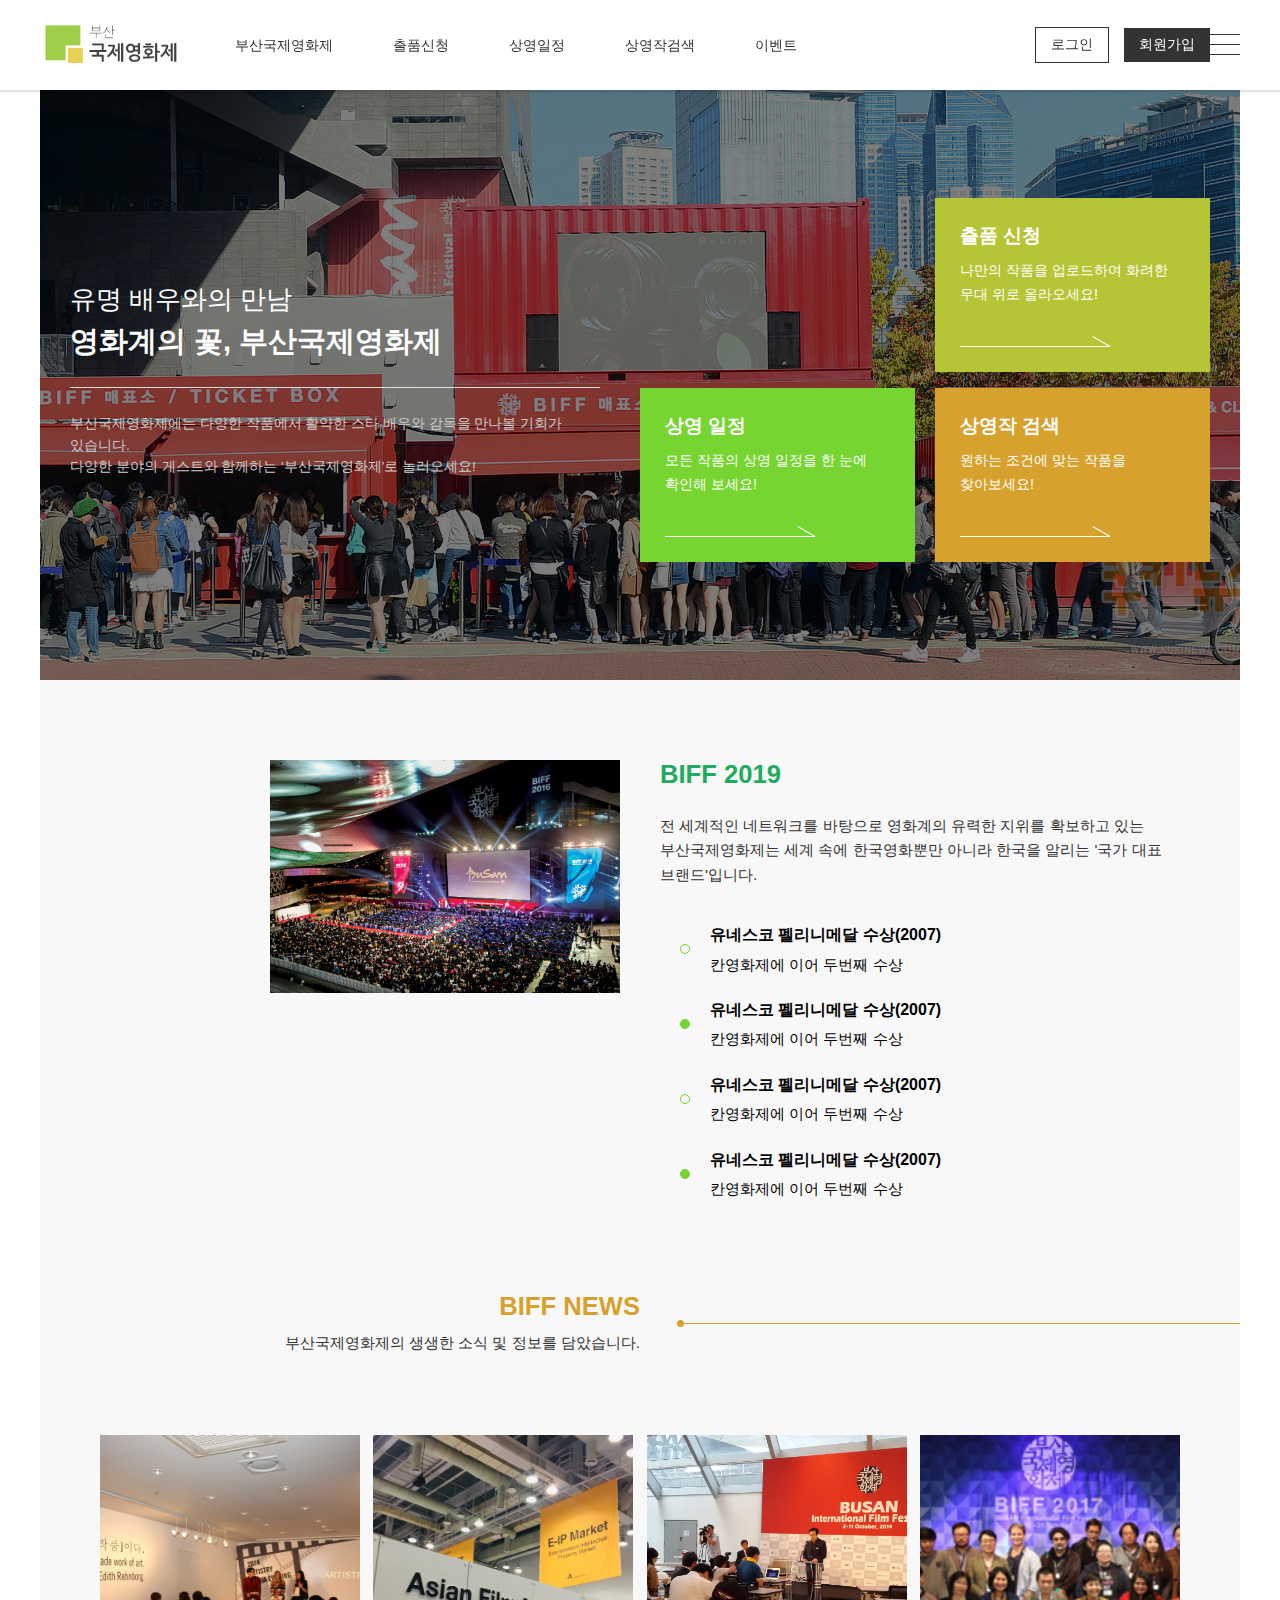
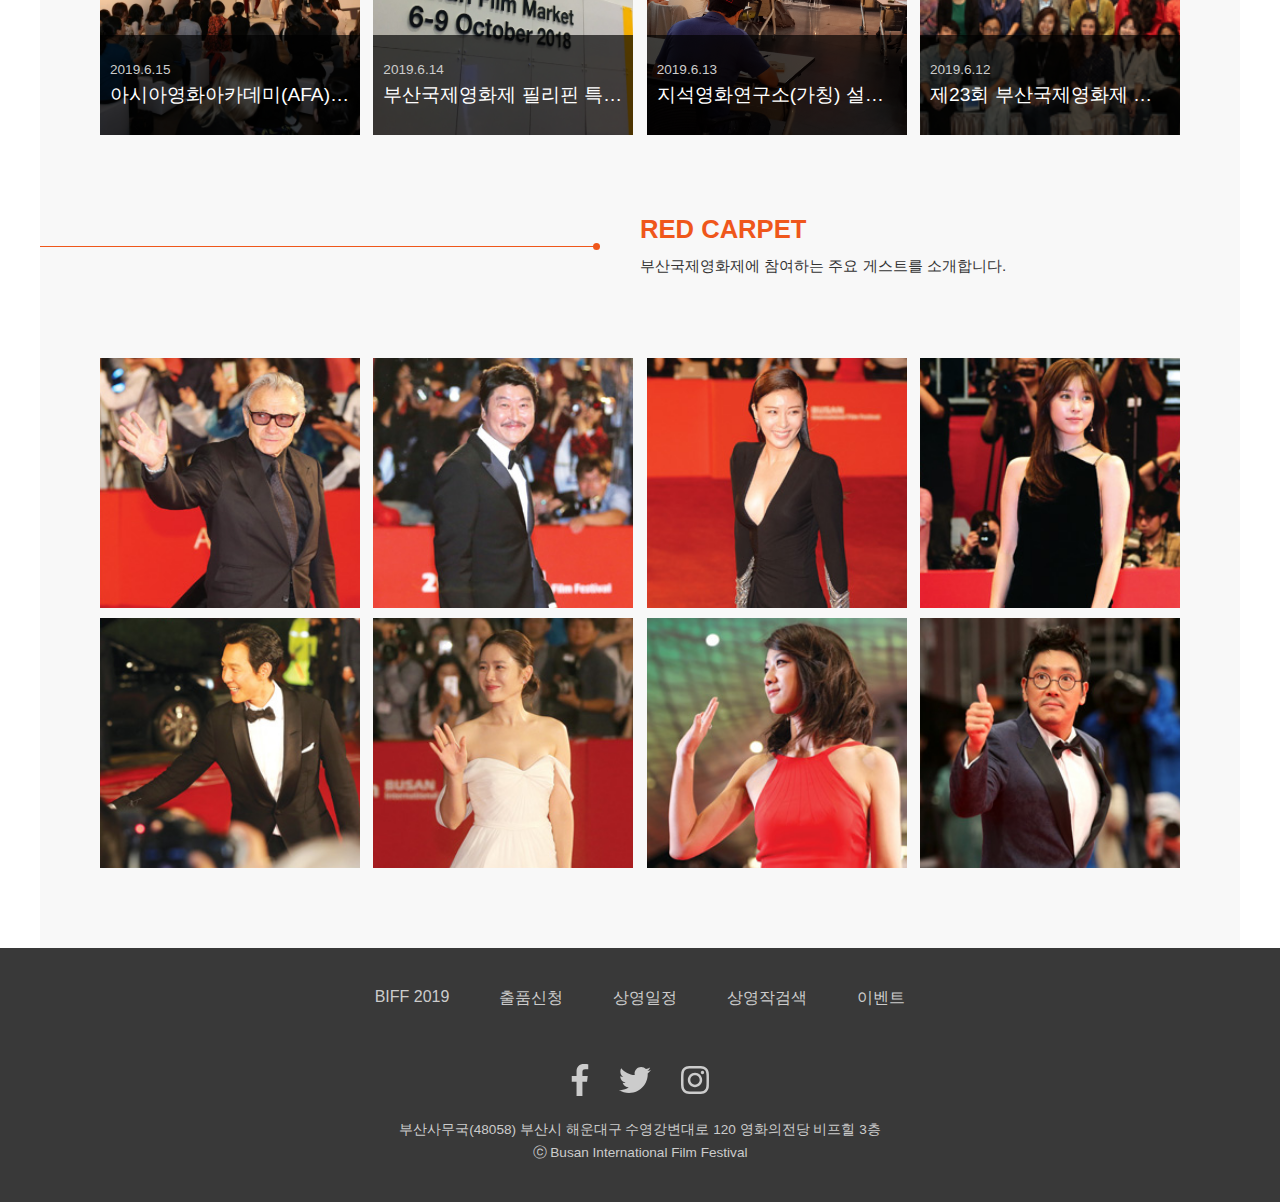
==== index.html @ b995eba8 "Complete the main page of desktop version" ====
<!DOCTYPE html>
<html lang="en">
<head>
    <meta charset="UTF-8">
    <meta name="viewport" content="width=device-width, initial-scale=1.0">
    <title>부산국제영화제</title>
    <link rel="stylesheet" href="./css/style.css">
    <link rel="stylesheet" href="./fontawesome-free-5.1.0-web/css/all.css">
    <script src="./fontawesome-free-5.1.0-web/js/all.js"></script>
</head>
<body>
    <!-- HEADER -->
    <input type="checkbox" id="menu-open" hidden>
    <header>
        <div class="wrap bg-none d-flex justify-content-between h-100">
            <div class="left d-flex align-items-center h-100">
                <a href="index.html" class="mr-5">
                    <img src="./images/logo.png" alt="부산국제영화제" height="45">
                </a>
                <nav class="desktop h-100 d-flex d-sm-none">
                    <div class="nav-item">
                        <a href="#">
                            <span>부산국제영화제</span>
                        </a>
                        <div class="sub-list"><a href="#">개최개요</a><a href="#">행사안내</a></div>
                    </div>
                    <div class="nav-item">
                        <a href="#">
                            <span>출품신청</span>
                        </a>
                    </div>
                    <div class="nav-item">
                        <a href="#">
                            <span>상영일정</span>
                        </a>
                    </div>
                    <div class="nav-item">
                        <a href="#">
                            <span>상영작검색</span>
                        </a>
                    </div>
                    <div class="nav-item">
                        <a href="#">
                            <span>이벤트</span>
                        </a>
                        <div class="sub-list"><a href="#">영화티저 콘테스트</a><a href="#">콘테스트 참여하기</a></div>
                    </div>
                </nav>
            </div>
            <div class="right d-flex align-items-center h-100">
                <a href="#" class="btn d-sm-none btn-border mr-3 fx-n3">로그인</a>
                <a href="#" class="btn d-sm-none btn-black fx-n3">회원가입</a>
                <label for="menu-open" class="menu-icon d-none d-sm-inline-block">
                    <div></div>
                    <div></div>
                    <div></div>
                </label>
            </div>
            <nav class="mobile position-absolute">

            </nav>
        </div>
    </header>
    <!-- /HEADER -->
    <div class="wrap">
        <!-- VISUAL -->
        <div class="main-visual">
            <div class="image">
                <img src="./images/slide_1.jpg" alt="슬라이드 이미지 1">
                <div class="container position-relative h-100">
                    <div class="box box-left d-flex flex-column justify-content-center pr-5">
                        <div class="fx-4 font-weight-lighter text-white">부산국제영화제</div>
                        <div class="fx-5 font-weight-bold text-white mt-1">화려한 무대의 개막!</div>
                        <hr class="my-4 bg-palewhite">
                        <p class="fx-n3 text-palewhite">부산에서 23번째 불꽃이 하늘로 날아오릅니다. <br />
                            2019년 10월, 부산국제영화제의 화려한 무대를 놓치지 마세요!</p>
                    </div>
                </div>
            </div>
            <div class="image">
                <img src="./images/slide_2.jpg" alt="슬라이드 이미지 2">
                <div class="container position-relative h-100">
                    <div class="box box-left d-flex flex-column justify-content-center pr-5">
                        <div class="fx-4 font-weight-lighter text-white">아시아 최대 영화제</div>
                        <div class="fx-5 font-weight-bold text-white mt-1">부산국제영화제의 서막!</div>
                        <hr class="my-4 bg-palewhite">
                        <p class="fx-n3 text-palewhite">부산국제영화제는 도쿄, 홍콩 국제영화제와 더불어 아시아 최대 규모의 영화제 입니다. <br />
                            올 가을, 부산에서 열리는 부산국제영화제에 참여해 보세요!</p>
                    </div>
                </div>
            </div>
            <div class="image">
                <img src="./images/slide_3.jpg" alt="슬라이드 이미지 3">
                <div class="container position-relative h-100">
                    <div class="box box-left d-flex flex-column justify-content-center pr-5">
                        <div class="fx-4 font-weight-lighter text-white">유명 배우와의 만남</div>
                        <div class="fx-5 font-weight-bold text-white mt-1">영화계의 꽃, 부산국제영화제</div>
                        <hr class="my-4 bg-palewhite">
                        <p class="fx-n3 text-palewhite">부산국제영화제에는 다양한 작품에서 활약한 스타 배우와 감독을 만나볼 기회가 있습니다.<br />
                            다양한 분야의 게스트와 함께하는 '부산국제영화제'로 놀러오세요!</p>
                    </div>
                </div>
            </div>
            <div class="container h-100 position-relative">
                <div class="box box-right d-flex justify-content-between align-items-center flex-wrap">
                    <div class="split-2 blank"></div>
                    <div class="split-2 cursor-pointer text-white bg-yellowgreen p-4">
                        <div class="fx-2 font-weight-bold">출품 신청</div>
                        <div class="mt-2 fx-n2">
                            <p>나만의 작품을 업로드하여 화려한 무대 위로 올라오세요!</p>
                        </div>
                        <div class="custom-arrow mt-5"></div>
                    </div>
                    <div class="split-2 cursor-pointer text-white bg-green p-4">
                        <div class="fx-2 font-weight-bold">상영 일정</div>
                        <div class="mt-2 fx-n2">
                            <p>모든 작품의 상영 일정을 한 눈에 확인해 보세요!</p>
                        </div>
                        <div class="custom-arrow mt-5"></div>
                    </div>
                    <div class="split-2 cursor-pointer text-white bg-yellow p-4">
                        <div class="fx-2 font-weight-bold">상영작 검색</div>
                        <div class="mt-2 fx-n2">
                            <p>원하는 조건에 맞는 작품을 찾아보세요!</p>
                        </div>
                        <div class="custom-arrow mt-5"></div>
                    </div>
                </div>
            </div>
        </div>
        <!-- /VISUAL -->
        <!-- BIFF 2019 -->
        <div class="biff-2019">
            <div class="container padding">
                <div class="d-flex justify-content-center">
                    <div class="split-2 mr-5">
                        <img class="float-right" src="./images/biff2019/img_1.jpg" alt="BIFF 2019" width="350">
                    </div>
                    <div class="split-2">
                        <div class="float-left">
                            <div class="fx-4 text-bluegreen font-weight-bold">BIFF 2019</div>
                            <p class="mt-4 text-black fx-n1">전 세계적인 네트워크를 바탕으로 영화계의 유력한 지위를 확보하고 있는 부산국제영화제는 세계 속에 한국영화뿐만 아니라 한국을 알리는 '국가 대표 브랜드'입니다.</p>
                            <div class="mt-4 d-flex flex-column">
                                <div class="d-flex align-items-center my-2">
                                    <div class="list-circle"></div>
                                    <div>
                                        <p class="font-weight-bold">유네스코 펠리니메달 수상(2007)</p>
                                        <p class="fx-n1 mt-1">칸영화제에 이어 두번째 수상</p>
                                    </div>
                                </div>
                                <div class="d-flex align-items-center my-2">
                                    <div class="list-circle fill"></div>
                                    <div>
                                        <p class="font-weight-bold">유네스코 펠리니메달 수상(2007)</p>
                                        <p class="fx-n1 mt-1">칸영화제에 이어 두번째 수상</p>
                                    </div>
                                </div>
                                <div class="d-flex align-items-center my-2">
                                    <div class="list-circle"></div>
                                    <div>
                                        <p class="font-weight-bold">유네스코 펠리니메달 수상(2007)</p>
                                        <p class="fx-n1 mt-1">칸영화제에 이어 두번째 수상</p>
                                    </div>
                                </div>
                                <div class="d-flex align-items-center my-2">
                                    <div class="list-circle fill"></div>
                                    <div>
                                        <p class="font-weight-bold">유네스코 펠리니메달 수상(2007)</p>
                                        <p class="fx-n1 mt-1">칸영화제에 이어 두번째 수상</p>
                                    </div>
                                </div>
                            </div>
                        </div>
                    </div>
                </div>
            </div>
        </div>
        <!-- /BIFF 2019 -->
        <!-- BIFF NEWS -->
        <div class="biff-news">
            <div class="d-flex align-items-center">
                <div class="w-50">
                    <div class="float-right text-right">
                        <div class="fx-4 text-yellow font-weight-bold">BIFF NEWS</div>
                        <p class="mt-2 text-black fx-n1">부산국제영화제의 생생한 소식 및 정보를 담았습니다.</p>
                    </div>
                </div>
                <div class="w-50 pl-5">
                    <div class="line bg-yellow">
                        <div class="line-circle left bg-yellow"></div>
                    </div>
                </div>
            </div>
            <div class="container padding">
                <div class="d-flex justify-content-between">
                    <div class="item-wrap split-4">
                        <img src="./images/news/image_1.jpg" alt="news-image" class="cover-image">
                        <div class="item d-flex justify-content-center align-items-center">
                            <div class="w-100 px-2">
                                <div class="text-palewhite fx-n3">2019.6.15</div>
                                <div class="text-white title fx-2 mt-1">아시아영화아카데미(AFA) 본격적인 시작!</div>
                                <button class="btn btn-white mt-3">바로가기 +</button>
                            </div>
                        </div>
                    </div>
                    <div class="item-wrap split-4">
                        <img src="./images/news/image_2.jpg" alt="news-image" class="cover-image">
                        <div class="item d-flex justify-content-center align-items-center">
                            <div class="w-100 px-2">
                                <div class="text-palewhite fx-n3">2019.6.14</div>
                                <div class="text-white title fx-2 mt-1">부산국제영화제 필리핀 특별전 전시회 개최 및 주요 게스트 발표</div>
                                <button class="btn btn-white mt-3">바로가기 +</button>
                            </div>
                        </div>
                    </div>
                    <div class="item-wrap split-4">
                        <img src="./images/news/image_3.jpg" alt="news-image" class="cover-image">
                        <div class="item d-flex justify-content-center align-items-center">
                            <div class="w-100 px-2">
                                <div class="text-palewhite fx-n3">2019.6.13</div>
                                <div class="text-white title fx-2 mt-1">지석영화연구소(가칭) 설립과 다큐멘터리 ‘지석’ 제작발표회 개최</div>
                                <button class="btn btn-white mt-3">바로가기 +</button>
                            </div>
                        </div>
                    </div>
                    <div class="item-wrap split-4">
                        <img src="./images/news/image_4.jpg" alt="news-image" class="cover-image">
                        <div class="item d-flex justify-content-center align-items-center">
                            <div class="w-100 px-2">
                                <div class="text-palewhite fx-n3">2019.6.12</div>
                                <div class="text-white title fx-2 mt-1">제23회 부산국제영화제 비전의 밤 시상 작품 발표</div>
                                <button class="btn btn-white mt-3">바로가기 +</button>
                            </div>
                        </div>
                    </div>
                </div>
            </div>
        </div>
        <!-- /BIFF NEWS -->
        <!-- RED CARPET -->
        <div class="red-carpet">
            <div class="d-flex align-items-center">
                <div class="w-50 pr-5">
                    <div class="line bg-orange">
                        <div class="line-circle right bg-orange"></div>
                    </div>
                </div>
                <div class="w-50">
                    <div class="float-left text-left">
                        <div class="fx-4 text-orange font-weight-bold">RED CARPET</div>
                        <p class="mt-2 text-black fx-n1">부산국제영화제에 참여하는 주요 게스트를 소개합니다.</p>
                    </div>
                </div>
            </div>
            <div class="container padding">
                <div class="d-flex flex-wrap justify-content-between">
                    <div class="overflow-hidden split-4 hx-250"><img src="./images/redcarpet/1.png" alt="red-carpet" class="cover-image hover-zoom"></div>
                    <div class="overflow-hidden split-4 hx-250"><img src="./images/redcarpet/2.png" alt="red-carpet" class="cover-image hover-zoom"></div>
                    <div class="overflow-hidden split-4 hx-250"><img src="./images/redcarpet/3.png" alt="red-carpet" class="cover-image hover-zoom"></div>
                    <div class="overflow-hidden split-4 hx-250"><img src="./images/redcarpet/4.png" alt="red-carpet" class="cover-image hover-zoom"></div>
                    <div class="overflow-hidden split-4 mt-2 hx-250"><img src="./images/redcarpet/5.png" alt="red-carpet" class="cover-image hover-zoom"></div>
                    <div class="overflow-hidden split-4 mt-2 hx-250"><img src="./images/redcarpet/6.png" alt="red-carpet" class="cover-image hover-zoom"></div>
                    <div class="overflow-hidden split-4 mt-2 hx-250"><img src="./images/redcarpet/7.png" alt="red-carpet" class="cover-image hover-zoom"></div>
                    <div class="overflow-hidden split-4 mt-2 hx-250"><img src="./images/redcarpet/8.png" alt="red-carpet" class="cover-image hover-zoom"></div>
                </div>
            </div>
        </div>
        <!-- /RED CARPET -->
    </div>
    <!-- FOOTER -->
    <footer>
        <div class="container py-5">
            <div class="d-flex justify-content-center pb-3">
                <a href="#" class="mx-4 text-palewhite hover-opacity">BIFF 2019</a>
                <a href="#" class="mx-4 text-palewhite hover-opacity">출품신청</a>
                <a href="#" class="mx-4 text-palewhite hover-opacity">상영일정</a>
                <a href="#" class="mx-4 text-palewhite hover-opacity">상영작검색</a>
                <a href="#" class="mx-4 text-palewhite hover-opacity">이벤트</a>
            </div>
            <div class="d-flex justify-content-center text-palewhite mt-5">
                <i class="fab mx-3 fa-2x fa-facebook-f"></i>
                <i class="fab mx-3 fa-2x fa-twitter"></i>
                <i class="fab mx-3 fa-2x fa-instagram"></i>
            </div>
            <div class="text-center text-palewhite fx-n3 mt-4">부산사무국(48058) 부산시 해운대구 수영강변대로 120 영화의전당 비프힐 3층</div>
            <div class="text-center text-palewhite fx-n3 mt-1">ⓒ Busan International Film Festival</div>
        </div>
    </footer>
    <!-- /FOOTER -->
</body>
</html>
---- css/style.css ----
@charset "utf-8";

*, ::before, ::after {
    margin: 0;
    padding: 0;
    box-sizing: border-box;
    font-family: "Segoe UI", "나눔 고딕", sans-serif;
}
a, button, label { cursor: pointer; }
p { word-break: keep-all; line-height: 1.6em; }
ol, ul { list-style: none; }
a, a:hover { text-decoration: none; }
hr { border: 0; height: 1px; }


.wrap {
    max-width: calc(100% - 80px);
    margin-left: auto;
    margin-right: auto;
    background-color: #f8f8f8;
}

.container {
    max-width: 1140px;
    margin-left: auto;
    margin-right: auto;
    padding-left: 30px;
    padding-right: 30px;
}

.padding { padding-top: 80px; padding-bottom: 80px; }
.cursor-pointer { cursor: pointer; }
.cover-image { width: 100%; height: 100%; object-fit: cover; }
.overflow-hidden { overflow: hidden; }

/* hover-action */
.hover-zoom:hover { transform: scale(1.1); transition: 0.5s; }
.hover-opacity:hover { opacity: 0.7; transition: 0.3s; }

/* text */
.text-palewhite { color: #ccc; }
.text-white { color: #fff; }
.text-black { color: #333; }
.text-yellowgreen { color: #b6c536; }
.text-bluegreen { color: #20ab5e; }
.text-green { color: #77d532; }
.text-yellow { color: #d7a12d; }
.text-orange { color: #ef571b; }

.text-left { text-align: left; }
.text-center { text-align: center; }
.text-right { text-align: right; }

.font-weight-lighter { font-weight: lighter; }
.font-weight-normal { font-weight: normal; }
.font-weight-bold { font-weight: bold; }
.font-weight-bolder { font-weight: bolder; }

/* background */
.bg-none { background-color: transparent; background: none; }
.bg-white { background-color: #fff; }
.bg-palewhite { background-color: #ddd; }
.bg-yellowgreen { background-color: #b6c536; }
.bg-bluegreen { background-color: #20ab5e; }
.bg-green { background-color: #77d532; }
.bg-yellow { background-color: #d7a12d; }
.bg-orange { background-color: #ef571b; }

/* circles */
.list-circle { margin: 0 20px; display: inline-block; }
.list-circle::before {
    content: '';
    display: inline-block;
    width: 10px;
    height: 10px;
    border-radius: 50%;
    border: 1px solid #77d532;
}

.list-circle.fill::before { background-color: #77d532; }


.line {
    position: relative;
    width: 100%;
    height: 1px;
}
.line-circle {
    position: absolute;
    top: 0.5px;
    margin-top: -3.5px;
    margin-left: -3.5px;
    width: 7px;
    height: 7px;
    border-radius: 50%;
}
.line-circle.left { left: 0; }
.line-circle.right { right: 0; }

/* button */
.btn {
    display: inline-block;
    cursor: pointer;
    padding: 8px 15px;
    min-width: 50px;
    background-color: #f8f8f8;
    border: none;
    color: #333;
}
.btn:hover { opacity: 0.8; }

.btn-border {
    border: 1px solid #333;
    background-color: transparent;
    color: #333;
}

.btn-black {
    background-color: #333;
    color: #fff;
}

.btn-white {
    background-color: #fff;
    color: #333;
}


/* shadow */
.box-shadow { box-shadow: 0 1px 3px 1px #0002; }
.text-shadow { text-shadow: 0 1px 3px #0005; }

/* display */
.d-block { display: block; }
.d-inline { display: inline; }
.d-inline-block { display: inline-block }

/* postion */
.position-relative { position: relative; }
.position-absolute { position: absolute; }

/* flex */
.d-flex { display: flex; }
.flex-wrap { flex-wrap: wrap; }
.flex-column { flex-direction: column; }

.justify-content-between { justify-content: space-between; }
.justify-content-around { justify-content: space-around; }
.justify-content-center { justify-content: center; }

.align-items-start { align-items: flex-start; }
.align-items-center { align-items: center; }
.align-items-end { align-items: flex-end; }

.split-1 { flex: 0 0 100%; max-width: 100%; }
.split-2 { flex: 0 0 calc(50% - 10px); max-width: calc(50% - 10px); }
.split-4 { flex: 0 0 calc(25% - 10px); max-width: calc(25% - 10px); }

/* float */
.float-left { float: left; }
.float-right { float: right; }
.clear-both { clear: both; }


/* fontsize */

.fx-n4 { font-size: 0.8rem; }
.fx-n3 { font-size: 0.85rem; }
.fx-n2 { font-size: 0.9rem; }
.fx-n1 { font-size: 0.95rem; }

.fx-1 { font-size: 1rem; }
.fx-2 { font-size: 1.2rem; }
.fx-3 { font-size: 1.4rem; }
.fx-4 { font-size: 1.6rem; }
.fx-5 { font-size: 1.8rem; }
.fx-6 { font-size: 2rem; }
.fx-7 { font-size: 2.2rem; }

/* margin */

.m-1 { margin: 5px; }
.m-2 { margin: 10px; }
.m-3 { margin: 15px; }
.m-4 { margin: 25px; }
.m-5 { margin: 40px; }

.mx-auto { margin-left: auto; margin-right: auto; }
.mx-1 { margin-left: 5px; margin-right: 5px; }
.mx-2 { margin-left: 10px; margin-right: 10px; }
.mx-3 { margin-left: 15px; margin-right: 15px; }
.mx-4 { margin-left: 25px; margin-right: 25px; }
.mx-5 { margin-left: 40px; margin-right: 40px; }

.my-1 { margin-top: 5px; margin-bottom: 5px; }
.my-2 { margin-top: 10px; margin-bottom: 10px; }
.my-3 { margin-top: 15px; margin-bottom: 15px; }
.my-4 { margin-top: 25px; margin-bottom: 25px; }
.my-5 { margin-top: 40px; margin-bottom: 40px; }

.mt-1 { margin-top: 5px; }
.mt-2 { margin-top: 10px; }
.mt-3 { margin-top: 15px; }
.mt-4 { margin-top: 25px; }
.mt-5 { margin-top: 40px; }

.ml-1 { margin-left: 5px; }
.ml-2 { margin-left: 10px; }
.ml-3 { margin-left: 15px; }
.ml-4 { margin-left: 25px; }
.ml-5 { margin-left: 40px; }

.mb-1 { margin-bottom: 5px; }
.mb-2 { margin-bottom: 10px; }
.mb-3 { margin-bottom: 15px; }
.mb-4 { margin-bottom: 25px; }
.mb-5 { margin-bottom: 40px; }

.mr-1 { margin-right: 5px; }
.mr-2 { margin-right: 10px; }
.mr-3 { margin-right: 15px; }
.mr-4 { margin-right: 25px; }
.mr-5 { margin-right: 40px; }

/* padding */

.p-1 { padding: 5px; }
.p-2 { padding: 10px; }
.p-3 { padding: 15px; }
.p-4 { padding: 25px; }
.p-5 { padding: 40px; }

.px-auto { padding-left: auto; padding-right: auto; }
.px-1 { padding-left: 5px; padding-right: 5px; }
.px-2 { padding-left: 10px; padding-right: 10px; }
.px-3 { padding-left: 15px; padding-right: 15px; }
.px-4 { padding-left: 25px; padding-right: 25px; }
.px-5 { padding-left: 40px; padding-right: 40px; }

.py-1 { padding-top: 5px; padding-bottom: 5px; }
.py-2 { padding-top: 10px; padding-bottom: 10px; }
.py-3 { padding-top: 15px; padding-bottom: 15px; }
.py-4 { padding-top: 25px; padding-bottom: 25px; }
.py-5 { padding-top: 40px; padding-bottom: 40px; }

.pt-1 { padding-top: 5px; }
.pt-2 { padding-top: 10px; }
.pt-3 { padding-top: 15px; }
.pt-4 { padding-top: 25px; }
.pt-5 { padding-top: 40px; }

.pl-1 { padding-left: 5px; }
.pl-2 { padding-left: 10px; }
.pl-3 { padding-left: 15px; }
.pl-4 { padding-left: 25px; }
.pl-5 { padding-left: 40px; }

.pb-1 { padding-bottom: 5px; }
.pb-2 { padding-bottom: 10px; }
.pb-3 { padding-bottom: 15px; }
.pb-4 { padding-bottom: 25px; }
.pb-5 { padding-bottom: 40px; }

.pr-1 { padding-right: 5px; }
.pr-2 { padding-right: 10px; }
.pr-3 { padding-right: 15px; }
.pr-4 { padding-right: 25px; }
.pr-5 { padding-right: 40px; }

/* size */

.w-100 { width: 100%; }
.w-80  { width: 80%;  }
.w-70  { width: 70%;  }
.w-60  { width: 60%;  }
.w-50  { width: 50%;  }
.w-40  { width: 40%;  }
.w-30  { width: 30%;  }
.w-20  { width: 20%;  }

.h-100 { height: 100%; }
.h-50  { height: 50%;  }

.wx-50  { width: 50px; }
.wx-100 { width: 100px; }
.wx-150 { width: 150px; }
.wx-200 { width: 200px; }
.wx-250 { width: 250px; }
.wx-300 { width: 300px; }

.hx-50  { height: 50px; }
.hx-100 { height: 100px; }
.hx-150 { height: 150px; }
.hx-200 { height: 200px; }
.hx-250 { height: 250px; }
.hx-300 { height: 300px; }


/* arrow */

.custom-arrow {
    position: relative;
    height: 1px;
    width: 150px;
    background-color: #fff;
}

.custom-arrow::after {
    content: '';
    position: absolute;
    right: 0;
    top: 0;
    transform: rotate(30deg);
    width: 20px;
    height: 1px;
    background-color: #fff;
    transform-origin: right;
}


/* header */
header + * { padding-top: 80px; }
header {
    position: fixed;
    width: 100%;
    height: 80px;
    box-shadow: 0 1px 3px 1px #0002;
    transition: 0.5s;
    z-index: 100;
    background-color: #fff;
}
header:hover { height: 90px; }

nav.desktop .nav-item {
    position: relative;
    height: 100%;
    display: flex;
    justify-content: center;
    margin-right: 30px;
    align-items: center;
}

nav.desktop .nav-item > a {
    padding: 8px 15px;
    position: relative;
    color: #333;
}

nav.desktop .nav-item span {
    position: relative;
    font-size: 0.9rem;
    transition: color 0.5s;
    z-index: 1;
}

nav.desktop .nav-item > a::before {
    content: '';
    position: absolute;
    left: 50%;
    bottom: 0;
    transform: translateX(-50%);
    width: 100%;
    height: 0;
    transition: 0.5s;
    z-index: 0;
    background-color: #a0ce46;
}

nav.desktop .nav-item:hover span { color: #fff; }
nav.desktop .nav-item:hover > a::before { height: 100%; }

nav.desktop .nav-item .sub-list {
    position: absolute;
    left: 0;
    top: 100%;
    margin-top: -10px;
    display: flex;
    flex-direction: column;
    box-shadow: 0 1px 3px 1px #0002;
    opacity: 0;
    pointer-events: none;
    transform: translateX(20px);
    transition: opacity 0.5s, transform 0.5s;
}

nav.desktop .sub-list a {
    width: 180px;
    height: 45px;
    line-height: 45px;
    background-color: #fff;
    padding-left: 20px;
    color: #333;
    font-size: 0.9rem;
    transition: color 0.3s, background-color 0.3s;
}

nav.desktop .sub-list a:hover { 
    background-color: #f8f8f8;
    color: #a0ce46;
    transition: 0.5s;
}

nav.desktop .nav-item:hover .sub-list {
    opacity: 1;
    pointer-events: all;
    transform: translateX(0);
}


/* visual */

.main-visual {
    position: relative;
    overflow: hidden;
    height: 600px;
}

.main-visual .image,
.main-visual .image img {
    position: absolute;
    width: 100%;
    height: 100%;
    left: 0;
    top: 0;
}
.main-visual .image img { object-fit: cover;  filter: brightness(50%); }

.main-visual .image { animation: slide 15s infinite; }
.main-visual .image:nth-child(1) { animation-delay: -5s; }
.main-visual .image:nth-child(3) { animation-delay: -10s; }

@keyframes slide {
    0%      { opacity: 0; transform: scale(0.7) translateX(-100%); }
    23.333% { opacity: 0; transform: scale(0.7) translateX(-100%); }
    33.333% { opacity: 1; transform: scale(1) translateX(0); }
    56.666% { opacity: 1; transform: scale(1) translateX(0); }
    66.666% { opacity: 0; transform: scale(0.7) translateX(100%); }
    100%    { opacity: 0; transform: scale(0.7) translateX(100%); }
}


.main-visual .box {
    width: 50%;
    height: 380px;
    position: absolute;
    top: 50%;
    transform: translateY(-50%);
}

.main-visual .box-left { left: 0; }
.main-visual .box-right { right: 0; }

/* biff news */
.biff-news .item-wrap {
    position: relative;
    height: 300px;
}

.biff-news .item {
    position: absolute;
    left: 0;
    bottom: 0;
    width: 100%;
    height: 100px;
    background-color: #000a;
    transition: height 0.3s;
}

.biff-news .title {
    white-space: nowrap;
    overflow: hidden;
    text-overflow: ellipsis;
}
.biff-news button { display: none; }
.biff-news .item-wrap:hover .item { height: 100%; }
.biff-news .item-wrap:hover .title { white-space: normal; word-break: keep-all; }
.biff-news .item-wrap:hover button { display: inline-block; }


/* footer */
footer {
    background-color: #393939;
}


/* mobile-nav */
.menu-icon {
    display: inline-block;
    width: 30px;
    height: 30px;
    position: relative;
}

.menu-icon div {
    position: absolute;
    width: 100%;
    height: 1px;
    left: 0;
    top: 50%;
    margin-top: -1px;
    background-color: #333;
    transition: transform 0.4s, opacity 0.4s;
}

.menu-icon div:first-child { transform: translateY(-10px) }
.menu-icon div:last-child { transform: translateY(10px) }

#menu-open:checked ~ header .menu-icon div:nth-child(1) { transform: translateY(0) rotate(45deg); }
#menu-open:checked ~ header .menu-icon div:nth-child(2) { transform: rotate(45deg); opacity: 0; }
#menu-open:checked ~ header .menu-icon div:nth-child(3) { transform: translateY(0) rotate(-45deg); }


@media(max-width: 992px){
    /* display */
    .d-sm-block { display: block; }
    .d-sm-inline { display: inline; }
    .d-sm-inline-block { display: inline-block }   
    .d-sm-none { display: none; }

    /* flex */
    .d-sm-flex { display: flex; }
    .flex-sm-wrap { flex-wrap: wrap; }
    .flex-sm-column { flex-direction: column; }

    .justify-sm-content-between { justify-content: space-between; }
    .justify-sm-content-around { justify-content: space-around; }
    .justify-sm-content-center { justify-content: center; }

    .align-sm-items-start { align-items: flex-start; }
    .align-sm-items-center { align-items: center; }
    .align-sm-items-end { align-items: flex-end; }

    .split-sm-1 { flex: 0 0 100%; max-width: 100%; }
    .split-sm-2 { flex: 0 0 calc(50% - 10px); max-width: calc(50% - 10px); }
    .split-sm-4 { flex: 0 0 calc(25% - 10px); max-width: calc(25% - 10px); }

    /* float */
    .float-sm-left { float: left; }
    .float-sm-right { float: right; }
    .clear-sm-both { clear: both; }


    /* fontsize */

    .fx-sm-n4 { font-size: 0.8rem; }
    .fx-sm-n3 { font-size: 0.85rem; }
    .fx-sm-n2 { font-size: 0.9rem; }
    .fx-sm-n1 { font-size: 0.95rem; }

    .fx-sm-1 { font-size: 1rem; }
    .fx-sm-2 { font-size: 1.2rem; }
    .fx-sm-3 { font-size: 1.4rem; }
    .fx-sm-4 { font-size: 1.6rem; }
    .fx-sm-5 { font-size: 1.8rem; }
    .fx-sm-6 { font-size: 2rem; }
    .fx-sm-7 { font-size: 2.2rem; }

    /* margin */

    .m-sm-1 { margin: 5px; }
    .m-sm-2 { margin: 10px; }
    .m-sm-3 { margin: 15px; }
    .m-sm-4 { margin: 25px; }
    .m-sm-5 { margin: 40px; }

    .mx-sm-auto { margin-left: auto; margin-right: auto; }
    .mx-sm-1 { margin-left: 5px; margin-right: 5px; }
    .mx-sm-2 { margin-left: 10px; margin-right: 10px; }
    .mx-sm-3 { margin-left: 15px; margin-right: 15px; }
    .mx-sm-4 { margin-left: 25px; margin-right: 25px; }
    .mx-sm-5 { margin-left: 40px; margin-right: 40px; }

    .my-sm-1 { margin-top: 5px; margin-bottom: 5px; }
    .my-sm-2 { margin-top: 10px; margin-bottom: 10px; }
    .my-sm-3 { margin-top: 15px; margin-bottom: 15px; }
    .my-sm-4 { margin-top: 25px; margin-bottom: 25px; }
    .my-sm-5 { margin-top: 40px; margin-bottom: 40px; }

    .mt-sm-1 { margin-top: 5px; }
    .mt-sm-2 { margin-top: 10px; }
    .mt-sm-3 { margin-top: 15px; }
    .mt-sm-4 { margin-top: 25px; }
    .mt-sm-5 { margin-top: 40px; }

    .ml-sm-1 { margin-left: 5px; }
    .ml-sm-2 { margin-left: 10px; }
    .ml-sm-3 { margin-left: 15px; }
    .ml-sm-4 { margin-left: 25px; }
    .ml-sm-5 { margin-left: 40px; }

    .mb-sm-1 { margin-bottom: 5px; }
    .mb-sm-2 { margin-bottom: 10px; }
    .mb-sm-3 { margin-bottom: 15px; }
    .mb-sm-4 { margin-bottom: 25px; }
    .mb-sm-5 { margin-bottom: 40px; }

    .mr-sm-1 { margin-right: 5px; }
    .mr-sm-2 { margin-right: 10px; }
    .mr-sm-3 { margin-right: 15px; }
    .mr-sm-4 { margin-right: 25px; }
    .mr-sm-5 { margin-right: 40px; }

    /* padding */

    .p-sm-1 { padding: 5px; }
    .p-sm-2 { padding: 10px; }
    .p-sm-3 { padding: 15px; }
    .p-sm-4 { padding: 25px; }
    .p-sm-5 { padding: 40px; }

    .px-sm-auto { padding-left: auto; padding-right: auto; }
    .px-sm-1 { padding-left: 5px; padding-right: 5px; }
    .px-sm-2 { padding-left: 10px; padding-right: 10px; }
    .px-sm-3 { padding-left: 15px; padding-right: 15px; }
    .px-sm-4 { padding-left: 25px; padding-right: 25px; }
    .px-sm-5 { padding-left: 40px; padding-right: 40px; }

    .py-sm-1 { padding-top: 5px; padding-bottom: 5px; }
    .py-sm-2 { padding-top: 10px; padding-bottom: 10px; }
    .py-sm-3 { padding-top: 15px; padding-bottom: 15px; }
    .py-sm-4 { padding-top: 25px; padding-bottom: 25px; }
    .py-sm-5 { padding-top: 40px; padding-bottom: 40px; }

    .pt-sm-1 { padding-top: 5px; }
    .pt-sm-2 { padding-top: 10px; }
    .pt-sm-3 { padding-top: 15px; }
    .pt-sm-4 { padding-top: 25px; }
    .pt-sm-5 { padding-top: 40px; }

    .pl-sm-1 { padding-left: 5px; }
    .pl-sm-2 { padding-left: 10px; }
    .pl-sm-3 { padding-left: 15px; }
    .pl-sm-4 { padding-left: 25px; }
    .pl-sm-5 { padding-left: 40px; }

    .pb-sm-1 { padding-bottom: 5px; }
    .pb-sm-2 { padding-bottom: 10px; }
    .pb-sm-3 { padding-bottom: 15px; }
    .pb-sm-4 { padding-bottom: 25px; }
    .pb-sm-5 { padding-bottom: 40px; }

    .pr-sm-1 { padding-right: 5px; }
    .pr-sm-2 { padding-right: 10px; }
    .pr-sm-3 { padding-right: 15px; }
    .pr-sm-4 { padding-right: 25px; }
    .pr-sm-5 { padding-right: 40px; }

    /* size */

    .w-sm-100 { width: 100%; }
    .w-sm-80  { width: 80%;  }
    .w-sm-70  { width: 70%;  }
    .w-sm-60  { width: 60%;  }
    .w-sm-50  { width: 50%;  }
    .w-sm-40  { width: 40%;  }
    .w-sm-30  { width: 30%;  }
    .w-sm-20  { width: 20%;  }

    .h-sm-100 { height: 100%; }
    .h-sm-50  { height: 50%;  }

    .wx-sm-50  { width: 50px; }
    .wx-sm-100 { width: 100px; }
    .wx-sm-150 { width: 150px; }
    .wx-sm-200 { width: 200px; }
    .wx-sm-250 { width: 250px; }
    .wx-sm-300 { width: 300px; }

    .hx-sm-50  { height: 50px; }
    .hx-sm-100 { height: 100px; }
    .hx-sm-150 { height: 150px; }
    .hx-sm-200 { height: 200px; }
    .hx-sm-250 { height: 250px; }
    .hx-sm-300 { height: 300px; }
}
---- fontawesome-free-5.1.0-web/css/all.css ----
/*!
 * Font Awesome Free 5.1.0 by @fontawesome - https://fontawesome.com
 * License - https://fontawesome.com/license (Icons: CC BY 4.0, Fonts: SIL OFL 1.1, Code: MIT License)
 */
.fa,.fab,.fal,.far,.fas{-moz-osx-font-smoothing:grayscale;-webkit-font-smoothing:antialiased;display:inline-block;font-style:normal;font-variant:normal;text-rendering:auto;line-height:1}.fa-lg{font-size:1.33333em;line-height:.75em;vertical-align:-.0667em}.fa-xs{font-size:.75em}.fa-sm{font-size:.875em}.fa-1x{font-size:1em}.fa-2x{font-size:2em}.fa-3x{font-size:3em}.fa-4x{font-size:4em}.fa-5x{font-size:5em}.fa-6x{font-size:6em}.fa-7x{font-size:7em}.fa-8x{font-size:8em}.fa-9x{font-size:9em}.fa-10x{font-size:10em}.fa-fw{text-align:center;width:1.25em}.fa-ul{list-style-type:none;margin-left:2.5em;padding-left:0}.fa-ul>li{position:relative}.fa-li{left:-2em;position:absolute;text-align:center;width:2em;line-height:inherit}.fa-border{border:.08em solid #eee;border-radius:.1em;padding:.2em .25em .15em}.fa-pull-left{float:left}.fa-pull-right{float:right}.fa.fa-pull-left,.fab.fa-pull-left,.fal.fa-pull-left,.far.fa-pull-left,.fas.fa-pull-left{margin-right:.3em}.fa.fa-pull-right,.fab.fa-pull-right,.fal.fa-pull-right,.far.fa-pull-right,.fas.fa-pull-right{margin-left:.3em}.fa-spin{animation:a 2s infinite linear}.fa-pulse{animation:a 1s infinite steps(8)}@keyframes a{0%{transform:rotate(0deg)}to{transform:rotate(1turn)}}.fa-rotate-90{-ms-filter:"progid:DXImageTransform.Microsoft.BasicImage(rotation=1)";transform:rotate(90deg)}.fa-rotate-180{-ms-filter:"progid:DXImageTransform.Microsoft.BasicImage(rotation=2)";transform:rotate(180deg)}.fa-rotate-270{-ms-filter:"progid:DXImageTransform.Microsoft.BasicImage(rotation=3)";transform:rotate(270deg)}.fa-flip-horizontal{-ms-filter:"progid:DXImageTransform.Microsoft.BasicImage(rotation=0, mirror=1)";transform:scaleX(-1)}.fa-flip-vertical{transform:scaleY(-1)}.fa-flip-horizontal.fa-flip-vertical,.fa-flip-vertical{-ms-filter:"progid:DXImageTransform.Microsoft.BasicImage(rotation=2, mirror=1)"}.fa-flip-horizontal.fa-flip-vertical{transform:scale(-1)}:root .fa-flip-horizontal,:root .fa-flip-vertical,:root .fa-rotate-90,:root .fa-rotate-180,:root .fa-rotate-270{-webkit-filter:none;filter:none}.fa-stack{display:inline-block;height:2em;line-height:2em;position:relative;vertical-align:middle;width:2em}.fa-stack-1x,.fa-stack-2x{left:0;position:absolute;text-align:center;width:100%}.fa-stack-1x{line-height:inherit}.fa-stack-2x{font-size:2em}.fa-inverse{color:#fff}.fa-500px:before{content:"\f26e"}.fa-accessible-icon:before{content:"\f368"}.fa-accusoft:before{content:"\f369"}.fa-address-book:before{content:"\f2b9"}.fa-address-card:before{content:"\f2bb"}.fa-adjust:before{content:"\f042"}.fa-adn:before{content:"\f170"}.fa-adversal:before{content:"\f36a"}.fa-affiliatetheme:before{content:"\f36b"}.fa-algolia:before{content:"\f36c"}.fa-align-center:before{content:"\f037"}.fa-align-justify:before{content:"\f039"}.fa-align-left:before{content:"\f036"}.fa-align-right:before{content:"\f038"}.fa-allergies:before{content:"\f461"}.fa-amazon:before{content:"\f270"}.fa-amazon-pay:before{content:"\f42c"}.fa-ambulance:before{content:"\f0f9"}.fa-american-sign-language-interpreting:before{content:"\f2a3"}.fa-amilia:before{content:"\f36d"}.fa-anchor:before{content:"\f13d"}.fa-android:before{content:"\f17b"}.fa-angellist:before{content:"\f209"}.fa-angle-double-down:before{content:"\f103"}.fa-angle-double-left:before{content:"\f100"}.fa-angle-double-right:before{content:"\f101"}.fa-angle-double-up:before{content:"\f102"}.fa-angle-down:before{content:"\f107"}.fa-angle-left:before{content:"\f104"}.fa-angle-right:before{content:"\f105"}.fa-angle-up:before{content:"\f106"}.fa-angry:before{content:"\f556"}.fa-angrycreative:before{content:"\f36e"}.fa-angular:before{content:"\f420"}.fa-app-store:before{content:"\f36f"}.fa-app-store-ios:before{content:"\f370"}.fa-apper:before{content:"\f371"}.fa-apple:before{content:"\f179"}.fa-apple-pay:before{content:"\f415"}.fa-archive:before{content:"\f187"}.fa-archway:before{content:"\f557"}.fa-arrow-alt-circle-down:before{content:"\f358"}.fa-arrow-alt-circle-left:before{content:"\f359"}.fa-arrow-alt-circle-right:before{content:"\f35a"}.fa-arrow-alt-circle-up:before{content:"\f35b"}.fa-arrow-circle-down:before{content:"\f0ab"}.fa-arrow-circle-left:before{content:"\f0a8"}.fa-arrow-circle-right:before{content:"\f0a9"}.fa-arrow-circle-up:before{content:"\f0aa"}.fa-arrow-down:before{content:"\f063"}.fa-arrow-left:before{content:"\f060"}.fa-arrow-right:before{content:"\f061"}.fa-arrow-up:before{content:"\f062"}.fa-arrows-alt:before{content:"\f0b2"}.fa-arrows-alt-h:before{content:"\f337"}.fa-arrows-alt-v:before{content:"\f338"}.fa-assistive-listening-systems:before{content:"\f2a2"}.fa-asterisk:before{content:"\f069"}.fa-asymmetrik:before{content:"\f372"}.fa-at:before{content:"\f1fa"}.fa-atlas:before{content:"\f558"}.fa-audible:before{content:"\f373"}.fa-audio-description:before{content:"\f29e"}.fa-autoprefixer:before{content:"\f41c"}.fa-avianex:before{content:"\f374"}.fa-aviato:before{content:"\f421"}.fa-award:before{content:"\f559"}.fa-aws:before{content:"\f375"}.fa-backspace:before{content:"\f55a"}.fa-backward:before{content:"\f04a"}.fa-balance-scale:before{content:"\f24e"}.fa-ban:before{content:"\f05e"}.fa-band-aid:before{content:"\f462"}.fa-bandcamp:before{content:"\f2d5"}.fa-barcode:before{content:"\f02a"}.fa-bars:before{content:"\f0c9"}.fa-baseball-ball:before{content:"\f433"}.fa-basketball-ball:before{content:"\f434"}.fa-bath:before{content:"\f2cd"}.fa-battery-empty:before{content:"\f244"}.fa-battery-full:before{content:"\f240"}.fa-battery-half:before{content:"\f242"}.fa-battery-quarter:before{content:"\f243"}.fa-battery-three-quarters:before{content:"\f241"}.fa-bed:before{content:"\f236"}.fa-beer:before{content:"\f0fc"}.fa-behance:before{content:"\f1b4"}.fa-behance-square:before{content:"\f1b5"}.fa-bell:before{content:"\f0f3"}.fa-bell-slash:before{content:"\f1f6"}.fa-bezier-curve:before{content:"\f55b"}.fa-bicycle:before{content:"\f206"}.fa-bimobject:before{content:"\f378"}.fa-binoculars:before{content:"\f1e5"}.fa-birthday-cake:before{content:"\f1fd"}.fa-bitbucket:before{content:"\f171"}.fa-bitcoin:before{content:"\f379"}.fa-bity:before{content:"\f37a"}.fa-black-tie:before{content:"\f27e"}.fa-blackberry:before{content:"\f37b"}.fa-blender:before{content:"\f517"}.fa-blind:before{content:"\f29d"}.fa-blogger:before{content:"\f37c"}.fa-blogger-b:before{content:"\f37d"}.fa-bluetooth:before{content:"\f293"}.fa-bluetooth-b:before{content:"\f294"}.fa-bold:before{content:"\f032"}.fa-bolt:before{content:"\f0e7"}.fa-bomb:before{content:"\f1e2"}.fa-bong:before{content:"\f55c"}.fa-book:before{content:"\f02d"}.fa-book-open:before{content:"\f518"}.fa-bookmark:before{content:"\f02e"}.fa-bowling-ball:before{content:"\f436"}.fa-box:before{content:"\f466"}.fa-box-open:before{content:"\f49e"}.fa-boxes:before{content:"\f468"}.fa-braille:before{content:"\f2a1"}.fa-briefcase:before{content:"\f0b1"}.fa-briefcase-medical:before{content:"\f469"}.fa-broadcast-tower:before{content:"\f519"}.fa-broom:before{content:"\f51a"}.fa-brush:before{content:"\f55d"}.fa-btc:before{content:"\f15a"}.fa-bug:before{content:"\f188"}.fa-building:before{content:"\f1ad"}.fa-bullhorn:before{content:"\f0a1"}.fa-bullseye:before{content:"\f140"}.fa-burn:before{content:"\f46a"}.fa-buromobelexperte:before{content:"\f37f"}.fa-bus:before{content:"\f207"}.fa-bus-alt:before{content:"\f55e"}.fa-buysellads:before{content:"\f20d"}.fa-calculator:before{content:"\f1ec"}.fa-calendar:before{content:"\f133"}.fa-calendar-alt:before{content:"\f073"}.fa-calendar-check:before{content:"\f274"}.fa-calendar-minus:before{content:"\f272"}.fa-calendar-plus:before{content:"\f271"}.fa-calendar-times:before{content:"\f273"}.fa-camera:before{content:"\f030"}.fa-camera-retro:before{content:"\f083"}.fa-cannabis:before{content:"\f55f"}.fa-capsules:before{content:"\f46b"}.fa-car:before{content:"\f1b9"}.fa-caret-down:before{content:"\f0d7"}.fa-caret-left:before{content:"\f0d9"}.fa-caret-right:before{content:"\f0da"}.fa-caret-square-down:before{content:"\f150"}.fa-caret-square-left:before{content:"\f191"}.fa-caret-square-right:before{content:"\f152"}.fa-caret-square-up:before{content:"\f151"}.fa-caret-up:before{content:"\f0d8"}.fa-cart-arrow-down:before{content:"\f218"}.fa-cart-plus:before{content:"\f217"}.fa-cc-amazon-pay:before{content:"\f42d"}.fa-cc-amex:before{content:"\f1f3"}.fa-cc-apple-pay:before{content:"\f416"}.fa-cc-diners-club:before{content:"\f24c"}.fa-cc-discover:before{content:"\f1f2"}.fa-cc-jcb:before{content:"\f24b"}.fa-cc-mastercard:before{content:"\f1f1"}.fa-cc-paypal:before{content:"\f1f4"}.fa-cc-stripe:before{content:"\f1f5"}.fa-cc-visa:before{content:"\f1f0"}.fa-centercode:before{content:"\f380"}.fa-certificate:before{content:"\f0a3"}.fa-chalkboard:before{content:"\f51b"}.fa-chalkboard-teacher:before{content:"\f51c"}.fa-chart-area:before{content:"\f1fe"}.fa-chart-bar:before{content:"\f080"}.fa-chart-line:before{content:"\f201"}.fa-chart-pie:before{content:"\f200"}.fa-check:before{content:"\f00c"}.fa-check-circle:before{content:"\f058"}.fa-check-double:before{content:"\f560"}.fa-check-square:before{content:"\f14a"}.fa-chess:before{content:"\f439"}.fa-chess-bishop:before{content:"\f43a"}.fa-chess-board:before{content:"\f43c"}.fa-chess-king:before{content:"\f43f"}.fa-chess-knight:before{content:"\f441"}.fa-chess-pawn:before{content:"\f443"}.fa-chess-queen:before{content:"\f445"}.fa-chess-rook:before{content:"\f447"}.fa-chevron-circle-down:before{content:"\f13a"}.fa-chevron-circle-left:before{content:"\f137"}.fa-chevron-circle-right:before{content:"\f138"}.fa-chevron-circle-up:before{content:"\f139"}.fa-chevron-down:before{content:"\f078"}.fa-chevron-left:before{content:"\f053"}.fa-chevron-right:before{content:"\f054"}.fa-chevron-up:before{content:"\f077"}.fa-child:before{content:"\f1ae"}.fa-chrome:before{content:"\f268"}.fa-church:before{content:"\f51d"}.fa-circle:before{content:"\f111"}.fa-circle-notch:before{content:"\f1ce"}.fa-clipboard:before{content:"\f328"}.fa-clipboard-check:before{content:"\f46c"}.fa-clipboard-list:before{content:"\f46d"}.fa-clock:before{content:"\f017"}.fa-clone:before{content:"\f24d"}.fa-closed-captioning:before{content:"\f20a"}.fa-cloud:before{content:"\f0c2"}.fa-cloud-download-alt:before{content:"\f381"}.fa-cloud-upload-alt:before{content:"\f382"}.fa-cloudscale:before{content:"\f383"}.fa-cloudsmith:before{content:"\f384"}.fa-cloudversify:before{content:"\f385"}.fa-cocktail:before{content:"\f561"}.fa-code:before{content:"\f121"}.fa-code-branch:before{content:"\f126"}.fa-codepen:before{content:"\f1cb"}.fa-codiepie:before{content:"\f284"}.fa-coffee:before{content:"\f0f4"}.fa-cog:before{content:"\f013"}.fa-cogs:before{content:"\f085"}.fa-coins:before{content:"\f51e"}.fa-columns:before{content:"\f0db"}.fa-comment:before{content:"\f075"}.fa-comment-alt:before{content:"\f27a"}.fa-comment-dots:before{content:"\f4ad"}.fa-comment-slash:before{content:"\f4b3"}.fa-comments:before{content:"\f086"}.fa-compact-disc:before{content:"\f51f"}.fa-compass:before{content:"\f14e"}.fa-compress:before{content:"\f066"}.fa-concierge-bell:before{content:"\f562"}.fa-connectdevelop:before{content:"\f20e"}.fa-contao:before{content:"\f26d"}.fa-cookie:before{content:"\f563"}.fa-cookie-bite:before{content:"\f564"}.fa-copy:before{content:"\f0c5"}.fa-copyright:before{content:"\f1f9"}.fa-couch:before{content:"\f4b8"}.fa-cpanel:before{content:"\f388"}.fa-creative-commons:before{content:"\f25e"}.fa-creative-commons-by:before{content:"\f4e7"}.fa-creative-commons-nc:before{content:"\f4e8"}.fa-creative-commons-nc-eu:before{content:"\f4e9"}.fa-creative-commons-nc-jp:before{content:"\f4ea"}.fa-creative-commons-nd:before{content:"\f4eb"}.fa-creative-commons-pd:before{content:"\f4ec"}.fa-creative-commons-pd-alt:before{content:"\f4ed"}.fa-creative-commons-remix:before{content:"\f4ee"}.fa-creative-commons-sa:before{content:"\f4ef"}.fa-creative-commons-sampling:before{content:"\f4f0"}.fa-creative-commons-sampling-plus:before{content:"\f4f1"}.fa-creative-commons-share:before{content:"\f4f2"}.fa-credit-card:before{content:"\f09d"}.fa-crop:before{content:"\f125"}.fa-crop-alt:before{content:"\f565"}.fa-crosshairs:before{content:"\f05b"}.fa-crow:before{content:"\f520"}.fa-crown:before{content:"\f521"}.fa-css3:before{content:"\f13c"}.fa-css3-alt:before{content:"\f38b"}.fa-cube:before{content:"\f1b2"}.fa-cubes:before{content:"\f1b3"}.fa-cut:before{content:"\f0c4"}.fa-cuttlefish:before{content:"\f38c"}.fa-d-and-d:before{content:"\f38d"}.fa-dashcube:before{content:"\f210"}.fa-database:before{content:"\f1c0"}.fa-deaf:before{content:"\f2a4"}.fa-delicious:before{content:"\f1a5"}.fa-deploydog:before{content:"\f38e"}.fa-deskpro:before{content:"\f38f"}.fa-desktop:before{content:"\f108"}.fa-deviantart:before{content:"\f1bd"}.fa-diagnoses:before{content:"\f470"}.fa-dice:before{content:"\f522"}.fa-dice-five:before{content:"\f523"}.fa-dice-four:before{content:"\f524"}.fa-dice-one:before{content:"\f525"}.fa-dice-six:before{content:"\f526"}.fa-dice-three:before{content:"\f527"}.fa-dice-two:before{content:"\f528"}.fa-digg:before{content:"\f1a6"}.fa-digital-ocean:before{content:"\f391"}.fa-digital-tachograph:before{content:"\f566"}.fa-discord:before{content:"\f392"}.fa-discourse:before{content:"\f393"}.fa-divide:before{content:"\f529"}.fa-dizzy:before{content:"\f567"}.fa-dna:before{content:"\f471"}.fa-dochub:before{content:"\f394"}.fa-docker:before{content:"\f395"}.fa-dollar-sign:before{content:"\f155"}.fa-dolly:before{content:"\f472"}.fa-dolly-flatbed:before{content:"\f474"}.fa-donate:before{content:"\f4b9"}.fa-door-closed:before{content:"\f52a"}.fa-door-open:before{content:"\f52b"}.fa-dot-circle:before{content:"\f192"}.fa-dove:before{content:"\f4ba"}.fa-download:before{content:"\f019"}.fa-draft2digital:before{content:"\f396"}.fa-drafting-compass:before{content:"\f568"}.fa-dribbble:before{content:"\f17d"}.fa-dribbble-square:before{content:"\f397"}.fa-dropbox:before{content:"\f16b"}.fa-drum:before{content:"\f569"}.fa-drum-steelpan:before{content:"\f56a"}.fa-drupal:before{content:"\f1a9"}.fa-dumbbell:before{content:"\f44b"}.fa-dyalog:before{content:"\f399"}.fa-earlybirds:before{content:"\f39a"}.fa-ebay:before{content:"\f4f4"}.fa-edge:before{content:"\f282"}.fa-edit:before{content:"\f044"}.fa-eject:before{content:"\f052"}.fa-elementor:before{content:"\f430"}.fa-ellipsis-h:before{content:"\f141"}.fa-ellipsis-v:before{content:"\f142"}.fa-ember:before{content:"\f423"}.fa-empire:before{content:"\f1d1"}.fa-envelope:before{content:"\f0e0"}.fa-envelope-open:before{content:"\f2b6"}.fa-envelope-square:before{content:"\f199"}.fa-envira:before{content:"\f299"}.fa-equals:before{content:"\f52c"}.fa-eraser:before{content:"\f12d"}.fa-erlang:before{content:"\f39d"}.fa-ethereum:before{content:"\f42e"}.fa-etsy:before{content:"\f2d7"}.fa-euro-sign:before{content:"\f153"}.fa-exchange-alt:before{content:"\f362"}.fa-exclamation:before{content:"\f12a"}.fa-exclamation-circle:before{content:"\f06a"}.fa-exclamation-triangle:before{content:"\f071"}.fa-expand:before{content:"\f065"}.fa-expand-arrows-alt:before{content:"\f31e"}.fa-expeditedssl:before{content:"\f23e"}.fa-external-link-alt:before{content:"\f35d"}.fa-external-link-square-alt:before{content:"\f360"}.fa-eye:before{content:"\f06e"}.fa-eye-dropper:before{content:"\f1fb"}.fa-eye-slash:before{content:"\f070"}.fa-facebook:before{content:"\f09a"}.fa-facebook-f:before{content:"\f39e"}.fa-facebook-messenger:before{content:"\f39f"}.fa-facebook-square:before{content:"\f082"}.fa-fast-backward:before{content:"\f049"}.fa-fast-forward:before{content:"\f050"}.fa-fax:before{content:"\f1ac"}.fa-feather:before{content:"\f52d"}.fa-feather-alt:before{content:"\f56b"}.fa-female:before{content:"\f182"}.fa-fighter-jet:before{content:"\f0fb"}.fa-file:before{content:"\f15b"}.fa-file-alt:before{content:"\f15c"}.fa-file-archive:before{content:"\f1c6"}.fa-file-audio:before{content:"\f1c7"}.fa-file-code:before{content:"\f1c9"}.fa-file-contract:before{content:"\f56c"}.fa-file-download:before{content:"\f56d"}.fa-file-excel:before{content:"\f1c3"}.fa-file-export:before{content:"\f56e"}.fa-file-image:before{content:"\f1c5"}.fa-file-import:before{content:"\f56f"}.fa-file-invoice:before{content:"\f570"}.fa-file-invoice-dollar:before{content:"\f571"}.fa-file-medical:before{content:"\f477"}.fa-file-medical-alt:before{content:"\f478"}.fa-file-pdf:before{content:"\f1c1"}.fa-file-powerpoint:before{content:"\f1c4"}.fa-file-prescription:before{content:"\f572"}.fa-file-signature:before{content:"\f573"}.fa-file-upload:before{content:"\f574"}.fa-file-video:before{content:"\f1c8"}.fa-file-word:before{content:"\f1c2"}.fa-fill:before{content:"\f575"}.fa-fill-drip:before{content:"\f576"}.fa-film:before{content:"\f008"}.fa-filter:before{content:"\f0b0"}.fa-fingerprint:before{content:"\f577"}.fa-fire:before{content:"\f06d"}.fa-fire-extinguisher:before{content:"\f134"}.fa-firefox:before{content:"\f269"}.fa-first-aid:before{content:"\f479"}.fa-first-order:before{content:"\f2b0"}.fa-first-order-alt:before{content:"\f50a"}.fa-firstdraft:before{content:"\f3a1"}.fa-fish:before{content:"\f578"}.fa-flag:before{content:"\f024"}.fa-flag-checkered:before{content:"\f11e"}.fa-flask:before{content:"\f0c3"}.fa-flickr:before{content:"\f16e"}.fa-flipboard:before{content:"\f44d"}.fa-flushed:before{content:"\f579"}.fa-fly:before{content:"\f417"}.fa-folder:before{content:"\f07b"}.fa-folder-open:before{content:"\f07c"}.fa-font:before{content:"\f031"}.fa-font-awesome:before{content:"\f2b4"}.fa-font-awesome-alt:before{content:"\f35c"}.fa-font-awesome-flag:before{content:"\f425"}.fa-font-awesome-logo-full:before{content:"\f4e6"}.fa-fonticons:before{content:"\f280"}.fa-fonticons-fi:before{content:"\f3a2"}.fa-football-ball:before{content:"\f44e"}.fa-fort-awesome:before{content:"\f286"}.fa-fort-awesome-alt:before{content:"\f3a3"}.fa-forumbee:before{content:"\f211"}.fa-forward:before{content:"\f04e"}.fa-foursquare:before{content:"\f180"}.fa-free-code-camp:before{content:"\f2c5"}.fa-freebsd:before{content:"\f3a4"}.fa-frog:before{content:"\f52e"}.fa-frown:before{content:"\f119"}.fa-frown-open:before{content:"\f57a"}.fa-fulcrum:before{content:"\f50b"}.fa-futbol:before{content:"\f1e3"}.fa-galactic-republic:before{content:"\f50c"}.fa-galactic-senate:before{content:"\f50d"}.fa-gamepad:before{content:"\f11b"}.fa-gas-pump:before{content:"\f52f"}.fa-gavel:before{content:"\f0e3"}.fa-gem:before{content:"\f3a5"}.fa-genderless:before{content:"\f22d"}.fa-get-pocket:before{content:"\f265"}.fa-gg:before{content:"\f260"}.fa-gg-circle:before{content:"\f261"}.fa-gift:before{content:"\f06b"}.fa-git:before{content:"\f1d3"}.fa-git-square:before{content:"\f1d2"}.fa-github:before{content:"\f09b"}.fa-github-alt:before{content:"\f113"}.fa-github-square:before{content:"\f092"}.fa-gitkraken:before{content:"\f3a6"}.fa-gitlab:before{content:"\f296"}.fa-gitter:before{content:"\f426"}.fa-glass-martini:before{content:"\f000"}.fa-glass-martini-alt:before{content:"\f57b"}.fa-glasses:before{content:"\f530"}.fa-glide:before{content:"\f2a5"}.fa-glide-g:before{content:"\f2a6"}.fa-globe:before{content:"\f0ac"}.fa-globe-africa:before{content:"\f57c"}.fa-globe-americas:before{content:"\f57d"}.fa-globe-asia:before{content:"\f57e"}.fa-gofore:before{content:"\f3a7"}.fa-golf-ball:before{content:"\f450"}.fa-goodreads:before{content:"\f3a8"}.fa-goodreads-g:before{content:"\f3a9"}.fa-google:before{content:"\f1a0"}.fa-google-drive:before{content:"\f3aa"}.fa-google-play:before{content:"\f3ab"}.fa-google-plus:before{content:"\f2b3"}.fa-google-plus-g:before{content:"\f0d5"}.fa-google-plus-square:before{content:"\f0d4"}.fa-google-wallet:before{content:"\f1ee"}.fa-graduation-cap:before{content:"\f19d"}.fa-gratipay:before{content:"\f184"}.fa-grav:before{content:"\f2d6"}.fa-greater-than:before{content:"\f531"}.fa-greater-than-equal:before{content:"\f532"}.fa-grimace:before{content:"\f57f"}.fa-grin:before{content:"\f580"}.fa-grin-alt:before{content:"\f581"}.fa-grin-beam:before{content:"\f582"}.fa-grin-beam-sweat:before{content:"\f583"}.fa-grin-hearts:before{content:"\f584"}.fa-grin-squint:before{content:"\f585"}.fa-grin-squint-tears:before{content:"\f586"}.fa-grin-stars:before{content:"\f587"}.fa-grin-tears:before{content:"\f588"}.fa-grin-tongue:before{content:"\f589"}.fa-grin-tongue-squint:before{content:"\f58a"}.fa-grin-tongue-wink:before{content:"\f58b"}.fa-grin-wink:before{content:"\f58c"}.fa-grip-horizontal:before{content:"\f58d"}.fa-grip-vertical:before{content:"\f58e"}.fa-gripfire:before{content:"\f3ac"}.fa-grunt:before{content:"\f3ad"}.fa-gulp:before{content:"\f3ae"}.fa-h-square:before{content:"\f0fd"}.fa-hacker-news:before{content:"\f1d4"}.fa-hacker-news-square:before{content:"\f3af"}.fa-hand-holding:before{content:"\f4bd"}.fa-hand-holding-heart:before{content:"\f4be"}.fa-hand-holding-usd:before{content:"\f4c0"}.fa-hand-lizard:before{content:"\f258"}.fa-hand-paper:before{content:"\f256"}.fa-hand-peace:before{content:"\f25b"}.fa-hand-point-down:before{content:"\f0a7"}.fa-hand-point-left:before{content:"\f0a5"}.fa-hand-point-right:before{content:"\f0a4"}.fa-hand-point-up:before{content:"\f0a6"}.fa-hand-pointer:before{content:"\f25a"}.fa-hand-rock:before{content:"\f255"}.fa-hand-scissors:before{content:"\f257"}.fa-hand-spock:before{content:"\f259"}.fa-hands:before{content:"\f4c2"}.fa-hands-helping:before{content:"\f4c4"}.fa-handshake:before{content:"\f2b5"}.fa-hashtag:before{content:"\f292"}.fa-hdd:before{content:"\f0a0"}.fa-heading:before{content:"\f1dc"}.fa-headphones:before{content:"\f025"}.fa-headphones-alt:before{content:"\f58f"}.fa-headset:before{content:"\f590"}.fa-heart:before{content:"\f004"}.fa-heartbeat:before{content:"\f21e"}.fa-helicopter:before{content:"\f533"}.fa-highlighter:before{content:"\f591"}.fa-hips:before{content:"\f452"}.fa-hire-a-helper:before{content:"\f3b0"}.fa-history:before{content:"\f1da"}.fa-hockey-puck:before{content:"\f453"}.fa-home:before{content:"\f015"}.fa-hooli:before{content:"\f427"}.fa-hornbill:before{content:"\f592"}.fa-hospital:before{content:"\f0f8"}.fa-hospital-alt:before{content:"\f47d"}.fa-hospital-symbol:before{content:"\f47e"}.fa-hot-tub:before{content:"\f593"}.fa-hotel:before{content:"\f594"}.fa-hotjar:before{content:"\f3b1"}.fa-hourglass:before{content:"\f254"}.fa-hourglass-end:before{content:"\f253"}.fa-hourglass-half:before{content:"\f252"}.fa-hourglass-start:before{content:"\f251"}.fa-houzz:before{content:"\f27c"}.fa-html5:before{content:"\f13b"}.fa-hubspot:before{content:"\f3b2"}.fa-i-cursor:before{content:"\f246"}.fa-id-badge:before{content:"\f2c1"}.fa-id-card:before{content:"\f2c2"}.fa-id-card-alt:before{content:"\f47f"}.fa-image:before{content:"\f03e"}.fa-images:before{content:"\f302"}.fa-imdb:before{content:"\f2d8"}.fa-inbox:before{content:"\f01c"}.fa-indent:before{content:"\f03c"}.fa-industry:before{content:"\f275"}.fa-infinity:before{content:"\f534"}.fa-info:before{content:"\f129"}.fa-info-circle:before{content:"\f05a"}.fa-instagram:before{content:"\f16d"}.fa-internet-explorer:before{content:"\f26b"}.fa-ioxhost:before{content:"\f208"}.fa-italic:before{content:"\f033"}.fa-itunes:before{content:"\f3b4"}.fa-itunes-note:before{content:"\f3b5"}.fa-java:before{content:"\f4e4"}.fa-jedi-order:before{content:"\f50e"}.fa-jenkins:before{content:"\f3b6"}.fa-joget:before{content:"\f3b7"}.fa-joint:before{content:"\f595"}.fa-joomla:before{content:"\f1aa"}.fa-js:before{content:"\f3b8"}.fa-js-square:before{content:"\f3b9"}.fa-jsfiddle:before{content:"\f1cc"}.fa-key:before{content:"\f084"}.fa-keybase:before{content:"\f4f5"}.fa-keyboard:before{content:"\f11c"}.fa-keycdn:before{content:"\f3ba"}.fa-kickstarter:before{content:"\f3bb"}.fa-kickstarter-k:before{content:"\f3bc"}.fa-kiss:before{content:"\f596"}.fa-kiss-beam:before{content:"\f597"}.fa-kiss-wink-heart:before{content:"\f598"}.fa-kiwi-bird:before{content:"\f535"}.fa-korvue:before{content:"\f42f"}.fa-language:before{content:"\f1ab"}.fa-laptop:before{content:"\f109"}.fa-laravel:before{content:"\f3bd"}.fa-lastfm:before{content:"\f202"}.fa-lastfm-square:before{content:"\f203"}.fa-laugh:before{content:"\f599"}.fa-laugh-beam:before{content:"\f59a"}.fa-laugh-squint:before{content:"\f59b"}.fa-laugh-wink:before{content:"\f59c"}.fa-leaf:before{content:"\f06c"}.fa-leanpub:before{content:"\f212"}.fa-lemon:before{content:"\f094"}.fa-less:before{content:"\f41d"}.fa-less-than:before{content:"\f536"}.fa-less-than-equal:before{content:"\f537"}.fa-level-down-alt:before{content:"\f3be"}.fa-level-up-alt:before{content:"\f3bf"}.fa-life-ring:before{content:"\f1cd"}.fa-lightbulb:before{content:"\f0eb"}.fa-line:before{content:"\f3c0"}.fa-link:before{content:"\f0c1"}.fa-linkedin:before{content:"\f08c"}.fa-linkedin-in:before{content:"\f0e1"}.fa-linode:before{content:"\f2b8"}.fa-linux:before{content:"\f17c"}.fa-lira-sign:before{content:"\f195"}.fa-list:before{content:"\f03a"}.fa-list-alt:before{content:"\f022"}.fa-list-ol:before{content:"\f0cb"}.fa-list-ul:before{content:"\f0ca"}.fa-location-arrow:before{content:"\f124"}.fa-lock:before{content:"\f023"}.fa-lock-open:before{content:"\f3c1"}.fa-long-arrow-alt-down:before{content:"\f309"}.fa-long-arrow-alt-left:before{content:"\f30a"}.fa-long-arrow-alt-right:before{content:"\f30b"}.fa-long-arrow-alt-up:before{content:"\f30c"}.fa-low-vision:before{content:"\f2a8"}.fa-luggage-cart:before{content:"\f59d"}.fa-lyft:before{content:"\f3c3"}.fa-magento:before{content:"\f3c4"}.fa-magic:before{content:"\f0d0"}.fa-magnet:before{content:"\f076"}.fa-mailchimp:before{content:"\f59e"}.fa-male:before{content:"\f183"}.fa-mandalorian:before{content:"\f50f"}.fa-map:before{content:"\f279"}.fa-map-marked:before{content:"\f59f"}.fa-map-marked-alt:before{content:"\f5a0"}.fa-map-marker:before{content:"\f041"}.fa-map-marker-alt:before{content:"\f3c5"}.fa-map-pin:before{content:"\f276"}.fa-map-signs:before{content:"\f277"}.fa-marker:before{content:"\f5a1"}.fa-mars:before{content:"\f222"}.fa-mars-double:before{content:"\f227"}.fa-mars-stroke:before{content:"\f229"}.fa-mars-stroke-h:before{content:"\f22b"}.fa-mars-stroke-v:before{content:"\f22a"}.fa-mastodon:before{content:"\f4f6"}.fa-maxcdn:before{content:"\f136"}.fa-medal:before{content:"\f5a2"}.fa-medapps:before{content:"\f3c6"}.fa-medium:before{content:"\f23a"}.fa-medium-m:before{content:"\f3c7"}.fa-medkit:before{content:"\f0fa"}.fa-medrt:before{content:"\f3c8"}.fa-meetup:before{content:"\f2e0"}.fa-megaport:before{content:"\f5a3"}.fa-meh:before{content:"\f11a"}.fa-meh-blank:before{content:"\f5a4"}.fa-meh-rolling-eyes:before{content:"\f5a5"}.fa-memory:before{content:"\f538"}.fa-mercury:before{content:"\f223"}.fa-microchip:before{content:"\f2db"}.fa-microphone:before{content:"\f130"}.fa-microphone-alt:before{content:"\f3c9"}.fa-microphone-alt-slash:before{content:"\f539"}.fa-microphone-slash:before{content:"\f131"}.fa-microsoft:before{content:"\f3ca"}.fa-minus:before{content:"\f068"}.fa-minus-circle:before{content:"\f056"}.fa-minus-square:before{content:"\f146"}.fa-mix:before{content:"\f3cb"}.fa-mixcloud:before{content:"\f289"}.fa-mizuni:before{content:"\f3cc"}.fa-mobile:before{content:"\f10b"}.fa-mobile-alt:before{content:"\f3cd"}.fa-modx:before{content:"\f285"}.fa-monero:before{content:"\f3d0"}.fa-money-bill:before{content:"\f0d6"}.fa-money-bill-alt:before{content:"\f3d1"}.fa-money-bill-wave:before{content:"\f53a"}.fa-money-bill-wave-alt:before{content:"\f53b"}.fa-money-check:before{content:"\f53c"}.fa-money-check-alt:before{content:"\f53d"}.fa-monument:before{content:"\f5a6"}.fa-moon:before{content:"\f186"}.fa-mortar-pestle:before{content:"\f5a7"}.fa-motorcycle:before{content:"\f21c"}.fa-mouse-pointer:before{content:"\f245"}.fa-music:before{content:"\f001"}.fa-napster:before{content:"\f3d2"}.fa-neuter:before{content:"\f22c"}.fa-newspaper:before{content:"\f1ea"}.fa-nimblr:before{content:"\f5a8"}.fa-nintendo-switch:before{content:"\f418"}.fa-node:before{content:"\f419"}.fa-node-js:before{content:"\f3d3"}.fa-not-equal:before{content:"\f53e"}.fa-notes-medical:before{content:"\f481"}.fa-npm:before{content:"\f3d4"}.fa-ns8:before{content:"\f3d5"}.fa-nutritionix:before{content:"\f3d6"}.fa-object-group:before{content:"\f247"}.fa-object-ungroup:before{content:"\f248"}.fa-odnoklassniki:before{content:"\f263"}.fa-odnoklassniki-square:before{content:"\f264"}.fa-old-republic:before{content:"\f510"}.fa-opencart:before{content:"\f23d"}.fa-openid:before{content:"\f19b"}.fa-opera:before{content:"\f26a"}.fa-optin-monster:before{content:"\f23c"}.fa-osi:before{content:"\f41a"}.fa-outdent:before{content:"\f03b"}.fa-page4:before{content:"\f3d7"}.fa-pagelines:before{content:"\f18c"}.fa-paint-brush:before{content:"\f1fc"}.fa-paint-roller:before{content:"\f5aa"}.fa-palette:before{content:"\f53f"}.fa-palfed:before{content:"\f3d8"}.fa-pallet:before{content:"\f482"}.fa-paper-plane:before{content:"\f1d8"}.fa-paperclip:before{content:"\f0c6"}.fa-parachute-box:before{content:"\f4cd"}.fa-paragraph:before{content:"\f1dd"}.fa-parking:before{content:"\f540"}.fa-passport:before{content:"\f5ab"}.fa-paste:before{content:"\f0ea"}.fa-patreon:before{content:"\f3d9"}.fa-pause:before{content:"\f04c"}.fa-pause-circle:before{content:"\f28b"}.fa-paw:before{content:"\f1b0"}.fa-paypal:before{content:"\f1ed"}.fa-pen:before{content:"\f304"}.fa-pen-alt:before{content:"\f305"}.fa-pen-fancy:before{content:"\f5ac"}.fa-pen-nib:before{content:"\f5ad"}.fa-pen-square:before{content:"\f14b"}.fa-pencil-alt:before{content:"\f303"}.fa-pencil-ruler:before{content:"\f5ae"}.fa-people-carry:before{content:"\f4ce"}.fa-percent:before{content:"\f295"}.fa-percentage:before{content:"\f541"}.fa-periscope:before{content:"\f3da"}.fa-phabricator:before{content:"\f3db"}.fa-phoenix-framework:before{content:"\f3dc"}.fa-phoenix-squadron:before{content:"\f511"}.fa-phone:before{content:"\f095"}.fa-phone-slash:before{content:"\f3dd"}.fa-phone-square:before{content:"\f098"}.fa-phone-volume:before{content:"\f2a0"}.fa-php:before{content:"\f457"}.fa-pied-piper:before{content:"\f2ae"}.fa-pied-piper-alt:before{content:"\f1a8"}.fa-pied-piper-hat:before{content:"\f4e5"}.fa-pied-piper-pp:before{content:"\f1a7"}.fa-piggy-bank:before{content:"\f4d3"}.fa-pills:before{content:"\f484"}.fa-pinterest:before{content:"\f0d2"}.fa-pinterest-p:before{content:"\f231"}.fa-pinterest-square:before{content:"\f0d3"}.fa-plane:before{content:"\f072"}.fa-plane-arrival:before{content:"\f5af"}.fa-plane-departure:before{content:"\f5b0"}.fa-play:before{content:"\f04b"}.fa-play-circle:before{content:"\f144"}.fa-playstation:before{content:"\f3df"}.fa-plug:before{content:"\f1e6"}.fa-plus:before{content:"\f067"}.fa-plus-circle:before{content:"\f055"}.fa-plus-square:before{content:"\f0fe"}.fa-podcast:before{content:"\f2ce"}.fa-poo:before{content:"\f2fe"}.fa-portrait:before{content:"\f3e0"}.fa-pound-sign:before{content:"\f154"}.fa-power-off:before{content:"\f011"}.fa-prescription:before{content:"\f5b1"}.fa-prescription-bottle:before{content:"\f485"}.fa-prescription-bottle-alt:before{content:"\f486"}.fa-print:before{content:"\f02f"}.fa-procedures:before{content:"\f487"}.fa-product-hunt:before{content:"\f288"}.fa-project-diagram:before{content:"\f542"}.fa-pushed:before{content:"\f3e1"}.fa-puzzle-piece:before{content:"\f12e"}.fa-python:before{content:"\f3e2"}.fa-qq:before{content:"\f1d6"}.fa-qrcode:before{content:"\f029"}.fa-question:before{content:"\f128"}.fa-question-circle:before{content:"\f059"}.fa-quidditch:before{content:"\f458"}.fa-quinscape:before{content:"\f459"}.fa-quora:before{content:"\f2c4"}.fa-quote-left:before{content:"\f10d"}.fa-quote-right:before{content:"\f10e"}.fa-r-project:before{content:"\f4f7"}.fa-random:before{content:"\f074"}.fa-ravelry:before{content:"\f2d9"}.fa-react:before{content:"\f41b"}.fa-readme:before{content:"\f4d5"}.fa-rebel:before{content:"\f1d0"}.fa-receipt:before{content:"\f543"}.fa-recycle:before{content:"\f1b8"}.fa-red-river:before{content:"\f3e3"}.fa-reddit:before{content:"\f1a1"}.fa-reddit-alien:before{content:"\f281"}.fa-reddit-square:before{content:"\f1a2"}.fa-redo:before{content:"\f01e"}.fa-redo-alt:before{content:"\f2f9"}.fa-registered:before{content:"\f25d"}.fa-rendact:before{content:"\f3e4"}.fa-renren:before{content:"\f18b"}.fa-reply:before{content:"\f3e5"}.fa-reply-all:before{content:"\f122"}.fa-replyd:before{content:"\f3e6"}.fa-researchgate:before{content:"\f4f8"}.fa-resolving:before{content:"\f3e7"}.fa-retweet:before{content:"\f079"}.fa-ribbon:before{content:"\f4d6"}.fa-road:before{content:"\f018"}.fa-robot:before{content:"\f544"}.fa-rocket:before{content:"\f135"}.fa-rocketchat:before{content:"\f3e8"}.fa-rockrms:before{content:"\f3e9"}.fa-rss:before{content:"\f09e"}.fa-rss-square:before{content:"\f143"}.fa-ruble-sign:before{content:"\f158"}.fa-ruler:before{content:"\f545"}.fa-ruler-combined:before{content:"\f546"}.fa-ruler-horizontal:before{content:"\f547"}.fa-ruler-vertical:before{content:"\f548"}.fa-rupee-sign:before{content:"\f156"}.fa-sad-cry:before{content:"\f5b3"}.fa-sad-tear:before{content:"\f5b4"}.fa-safari:before{content:"\f267"}.fa-sass:before{content:"\f41e"}.fa-save:before{content:"\f0c7"}.fa-schlix:before{content:"\f3ea"}.fa-school:before{content:"\f549"}.fa-screwdriver:before{content:"\f54a"}.fa-scribd:before{content:"\f28a"}.fa-search:before{content:"\f002"}.fa-search-minus:before{content:"\f010"}.fa-search-plus:before{content:"\f00e"}.fa-searchengin:before{content:"\f3eb"}.fa-seedling:before{content:"\f4d8"}.fa-sellcast:before{content:"\f2da"}.fa-sellsy:before{content:"\f213"}.fa-server:before{content:"\f233"}.fa-servicestack:before{content:"\f3ec"}.fa-share:before{content:"\f064"}.fa-share-alt:before{content:"\f1e0"}.fa-share-alt-square:before{content:"\f1e1"}.fa-share-square:before{content:"\f14d"}.fa-shekel-sign:before{content:"\f20b"}.fa-shield-alt:before{content:"\f3ed"}.fa-ship:before{content:"\f21a"}.fa-shipping-fast:before{content:"\f48b"}.fa-shirtsinbulk:before{content:"\f214"}.fa-shoe-prints:before{content:"\f54b"}.fa-shopping-bag:before{content:"\f290"}.fa-shopping-basket:before{content:"\f291"}.fa-shopping-cart:before{content:"\f07a"}.fa-shopware:before{content:"\f5b5"}.fa-shower:before{content:"\f2cc"}.fa-shuttle-van:before{content:"\f5b6"}.fa-sign:before{content:"\f4d9"}.fa-sign-in-alt:before{content:"\f2f6"}.fa-sign-language:before{content:"\f2a7"}.fa-sign-out-alt:before{content:"\f2f5"}.fa-signal:before{content:"\f012"}.fa-signature:before{content:"\f5b7"}.fa-simplybuilt:before{content:"\f215"}.fa-sistrix:before{content:"\f3ee"}.fa-sitemap:before{content:"\f0e8"}.fa-sith:before{content:"\f512"}.fa-skull:before{content:"\f54c"}.fa-skyatlas:before{content:"\f216"}.fa-skype:before{content:"\f17e"}.fa-slack:before{content:"\f198"}.fa-slack-hash:before{content:"\f3ef"}.fa-sliders-h:before{content:"\f1de"}.fa-slideshare:before{content:"\f1e7"}.fa-smile:before{content:"\f118"}.fa-smile-beam:before{content:"\f5b8"}.fa-smile-wink:before{content:"\f4da"}.fa-smoking:before{content:"\f48d"}.fa-smoking-ban:before{content:"\f54d"}.fa-snapchat:before{content:"\f2ab"}.fa-snapchat-ghost:before{content:"\f2ac"}.fa-snapchat-square:before{content:"\f2ad"}.fa-snowflake:before{content:"\f2dc"}.fa-solar-panel:before{content:"\f5ba"}.fa-sort:before{content:"\f0dc"}.fa-sort-alpha-down:before{content:"\f15d"}.fa-sort-alpha-up:before{content:"\f15e"}.fa-sort-amount-down:before{content:"\f160"}.fa-sort-amount-up:before{content:"\f161"}.fa-sort-down:before{content:"\f0dd"}.fa-sort-numeric-down:before{content:"\f162"}.fa-sort-numeric-up:before{content:"\f163"}.fa-sort-up:before{content:"\f0de"}.fa-soundcloud:before{content:"\f1be"}.fa-spa:before{content:"\f5bb"}.fa-space-shuttle:before{content:"\f197"}.fa-speakap:before{content:"\f3f3"}.fa-spinner:before{content:"\f110"}.fa-splotch:before{content:"\f5bc"}.fa-spotify:before{content:"\f1bc"}.fa-spray-can:before{content:"\f5bd"}.fa-square:before{content:"\f0c8"}.fa-square-full:before{content:"\f45c"}.fa-squarespace:before{content:"\f5be"}.fa-stack-exchange:before{content:"\f18d"}.fa-stack-overflow:before{content:"\f16c"}.fa-stamp:before{content:"\f5bf"}.fa-star:before{content:"\f005"}.fa-star-half:before{content:"\f089"}.fa-star-half-alt:before{content:"\f5c0"}.fa-staylinked:before{content:"\f3f5"}.fa-steam:before{content:"\f1b6"}.fa-steam-square:before{content:"\f1b7"}.fa-steam-symbol:before{content:"\f3f6"}.fa-step-backward:before{content:"\f048"}.fa-step-forward:before{content:"\f051"}.fa-stethoscope:before{content:"\f0f1"}.fa-sticker-mule:before{content:"\f3f7"}.fa-sticky-note:before{content:"\f249"}.fa-stop:before{content:"\f04d"}.fa-stop-circle:before{content:"\f28d"}.fa-stopwatch:before{content:"\f2f2"}.fa-store:before{content:"\f54e"}.fa-store-alt:before{content:"\f54f"}.fa-strava:before{content:"\f428"}.fa-stream:before{content:"\f550"}.fa-street-view:before{content:"\f21d"}.fa-strikethrough:before{content:"\f0cc"}.fa-stripe:before{content:"\f429"}.fa-stripe-s:before{content:"\f42a"}.fa-stroopwafel:before{content:"\f551"}.fa-studiovinari:before{content:"\f3f8"}.fa-stumbleupon:before{content:"\f1a4"}.fa-stumbleupon-circle:before{content:"\f1a3"}.fa-subscript:before{content:"\f12c"}.fa-subway:before{content:"\f239"}.fa-suitcase:before{content:"\f0f2"}.fa-suitcase-rolling:before{content:"\f5c1"}.fa-sun:before{content:"\f185"}.fa-superpowers:before{content:"\f2dd"}.fa-superscript:before{content:"\f12b"}.fa-supple:before{content:"\f3f9"}.fa-surprise:before{content:"\f5c2"}.fa-swatchbook:before{content:"\f5c3"}.fa-swimmer:before{content:"\f5c4"}.fa-swimming-pool:before{content:"\f5c5"}.fa-sync:before{content:"\f021"}.fa-sync-alt:before{content:"\f2f1"}.fa-syringe:before{content:"\f48e"}.fa-table:before{content:"\f0ce"}.fa-table-tennis:before{content:"\f45d"}.fa-tablet:before{content:"\f10a"}.fa-tablet-alt:before{content:"\f3fa"}.fa-tablets:before{content:"\f490"}.fa-tachometer-alt:before{content:"\f3fd"}.fa-tag:before{content:"\f02b"}.fa-tags:before{content:"\f02c"}.fa-tape:before{content:"\f4db"}.fa-tasks:before{content:"\f0ae"}.fa-taxi:before{content:"\f1ba"}.fa-teamspeak:before{content:"\f4f9"}.fa-telegram:before{content:"\f2c6"}.fa-telegram-plane:before{content:"\f3fe"}.fa-tencent-weibo:before{content:"\f1d5"}.fa-terminal:before{content:"\f120"}.fa-text-height:before{content:"\f034"}.fa-text-width:before{content:"\f035"}.fa-th:before{content:"\f00a"}.fa-th-large:before{content:"\f009"}.fa-th-list:before{content:"\f00b"}.fa-themeco:before{content:"\f5c6"}.fa-themeisle:before{content:"\f2b2"}.fa-thermometer:before{content:"\f491"}.fa-thermometer-empty:before{content:"\f2cb"}.fa-thermometer-full:before{content:"\f2c7"}.fa-thermometer-half:before{content:"\f2c9"}.fa-thermometer-quarter:before{content:"\f2ca"}.fa-thermometer-three-quarters:before{content:"\f2c8"}.fa-thumbs-down:before{content:"\f165"}.fa-thumbs-up:before{content:"\f164"}.fa-thumbtack:before{content:"\f08d"}.fa-ticket-alt:before{content:"\f3ff"}.fa-times:before{content:"\f00d"}.fa-times-circle:before{content:"\f057"}.fa-tint:before{content:"\f043"}.fa-tint-slash:before{content:"\f5c7"}.fa-tired:before{content:"\f5c8"}.fa-toggle-off:before{content:"\f204"}.fa-toggle-on:before{content:"\f205"}.fa-toolbox:before{content:"\f552"}.fa-tooth:before{content:"\f5c9"}.fa-trade-federation:before{content:"\f513"}.fa-trademark:before{content:"\f25c"}.fa-train:before{content:"\f238"}.fa-transgender:before{content:"\f224"}.fa-transgender-alt:before{content:"\f225"}.fa-trash:before{content:"\f1f8"}.fa-trash-alt:before{content:"\f2ed"}.fa-tree:before{content:"\f1bb"}.fa-trello:before{content:"\f181"}.fa-tripadvisor:before{content:"\f262"}.fa-trophy:before{content:"\f091"}.fa-truck:before{content:"\f0d1"}.fa-truck-loading:before{content:"\f4de"}.fa-truck-moving:before{content:"\f4df"}.fa-tshirt:before{content:"\f553"}.fa-tty:before{content:"\f1e4"}.fa-tumblr:before{content:"\f173"}.fa-tumblr-square:before{content:"\f174"}.fa-tv:before{content:"\f26c"}.fa-twitch:before{content:"\f1e8"}.fa-twitter:before{content:"\f099"}.fa-twitter-square:before{content:"\f081"}.fa-typo3:before{content:"\f42b"}.fa-uber:before{content:"\f402"}.fa-uikit:before{content:"\f403"}.fa-umbrella:before{content:"\f0e9"}.fa-umbrella-beach:before{content:"\f5ca"}.fa-underline:before{content:"\f0cd"}.fa-undo:before{content:"\f0e2"}.fa-undo-alt:before{content:"\f2ea"}.fa-uniregistry:before{content:"\f404"}.fa-universal-access:before{content:"\f29a"}.fa-university:before{content:"\f19c"}.fa-unlink:before{content:"\f127"}.fa-unlock:before{content:"\f09c"}.fa-unlock-alt:before{content:"\f13e"}.fa-untappd:before{content:"\f405"}.fa-upload:before{content:"\f093"}.fa-usb:before{content:"\f287"}.fa-user:before{content:"\f007"}.fa-user-alt:before{content:"\f406"}.fa-user-alt-slash:before{content:"\f4fa"}.fa-user-astronaut:before{content:"\f4fb"}.fa-user-check:before{content:"\f4fc"}.fa-user-circle:before{content:"\f2bd"}.fa-user-clock:before{content:"\f4fd"}.fa-user-cog:before{content:"\f4fe"}.fa-user-edit:before{content:"\f4ff"}.fa-user-friends:before{content:"\f500"}.fa-user-graduate:before{content:"\f501"}.fa-user-lock:before{content:"\f502"}.fa-user-md:before{content:"\f0f0"}.fa-user-minus:before{content:"\f503"}.fa-user-ninja:before{content:"\f504"}.fa-user-plus:before{content:"\f234"}.fa-user-secret:before{content:"\f21b"}.fa-user-shield:before{content:"\f505"}.fa-user-slash:before{content:"\f506"}.fa-user-tag:before{content:"\f507"}.fa-user-tie:before{content:"\f508"}.fa-user-times:before{content:"\f235"}.fa-users:before{content:"\f0c0"}.fa-users-cog:before{content:"\f509"}.fa-ussunnah:before{content:"\f407"}.fa-utensil-spoon:before{content:"\f2e5"}.fa-utensils:before{content:"\f2e7"}.fa-vaadin:before{content:"\f408"}.fa-vector-square:before{content:"\f5cb"}.fa-venus:before{content:"\f221"}.fa-venus-double:before{content:"\f226"}.fa-venus-mars:before{content:"\f228"}.fa-viacoin:before{content:"\f237"}.fa-viadeo:before{content:"\f2a9"}.fa-viadeo-square:before{content:"\f2aa"}.fa-vial:before{content:"\f492"}.fa-vials:before{content:"\f493"}.fa-viber:before{content:"\f409"}.fa-video:before{content:"\f03d"}.fa-video-slash:before{content:"\f4e2"}.fa-vimeo:before{content:"\f40a"}.fa-vimeo-square:before{content:"\f194"}.fa-vimeo-v:before{content:"\f27d"}.fa-vine:before{content:"\f1ca"}.fa-vk:before{content:"\f189"}.fa-vnv:before{content:"\f40b"}.fa-volleyball-ball:before{content:"\f45f"}.fa-volume-down:before{content:"\f027"}.fa-volume-off:before{content:"\f026"}.fa-volume-up:before{content:"\f028"}.fa-vuejs:before{content:"\f41f"}.fa-walking:before{content:"\f554"}.fa-wallet:before{content:"\f555"}.fa-warehouse:before{content:"\f494"}.fa-weebly:before{content:"\f5cc"}.fa-weibo:before{content:"\f18a"}.fa-weight:before{content:"\f496"}.fa-weight-hanging:before{content:"\f5cd"}.fa-weixin:before{content:"\f1d7"}.fa-whatsapp:before{content:"\f232"}.fa-whatsapp-square:before{content:"\f40c"}.fa-wheelchair:before{content:"\f193"}.fa-whmcs:before{content:"\f40d"}.fa-wifi:before{content:"\f1eb"}.fa-wikipedia-w:before{content:"\f266"}.fa-window-close:before{content:"\f410"}.fa-window-maximize:before{content:"\f2d0"}.fa-window-minimize:before{content:"\f2d1"}.fa-window-restore:before{content:"\f2d2"}.fa-windows:before{content:"\f17a"}.fa-wine-glass:before{content:"\f4e3"}.fa-wine-glass-alt:before{content:"\f5ce"}.fa-wix:before{content:"\f5cf"}.fa-wolf-pack-battalion:before{content:"\f514"}.fa-won-sign:before{content:"\f159"}.fa-wordpress:before{content:"\f19a"}.fa-wordpress-simple:before{content:"\f411"}.fa-wpbeginner:before{content:"\f297"}.fa-wpexplorer:before{content:"\f2de"}.fa-wpforms:before{content:"\f298"}.fa-wrench:before{content:"\f0ad"}.fa-x-ray:before{content:"\f497"}.fa-xbox:before{content:"\f412"}.fa-xing:before{content:"\f168"}.fa-xing-square:before{content:"\f169"}.fa-y-combinator:before{content:"\f23b"}.fa-yahoo:before{content:"\f19e"}.fa-yandex:before{content:"\f413"}.fa-yandex-international:before{content:"\f414"}.fa-yelp:before{content:"\f1e9"}.fa-yen-sign:before{content:"\f157"}.fa-yoast:before{content:"\f2b1"}.fa-youtube:before{content:"\f167"}.fa-youtube-square:before{content:"\f431"}.sr-only{border:0;clip:rect(0,0,0,0);height:1px;margin:-1px;overflow:hidden;padding:0;position:absolute;width:1px}.sr-only-focusable:active,.sr-only-focusable:focus{clip:auto;height:auto;margin:0;overflow:visible;position:static;width:auto}@font-face{font-family:"Font Awesome 5 Brands";font-style:normal;font-weight:normal;src:url(../webfonts/fa-brands-400.eot);src:url(../webfonts/fa-brands-400.eot?#iefix) format("embedded-opentype"),url(../webfonts/fa-brands-400.woff2) format("woff2"),url(../webfonts/fa-brands-400.woff) format("woff"),url(../webfonts/fa-brands-400.ttf) format("truetype"),url(../webfonts/fa-brands-400.svg#fontawesome) format("svg")}.fab{font-family:"Font Awesome 5 Brands"}@font-face{font-family:"Font Awesome 5 Free";font-style:normal;font-weight:400;src:url(../webfonts/fa-regular-400.eot);src:url(../webfonts/fa-regular-400.eot?#iefix) format("embedded-opentype"),url(../webfonts/fa-regular-400.woff2) format("woff2"),url(../webfonts/fa-regular-400.woff) format("woff"),url(../webfonts/fa-regular-400.ttf) format("truetype"),url(../webfonts/fa-regular-400.svg#fontawesome) format("svg")}.far{font-weight:400}@font-face{font-family:"Font Awesome 5 Free";font-style:normal;font-weight:900;src:url(../webfonts/fa-solid-900.eot);src:url(../webfonts/fa-solid-900.eot?#iefix) format("embedded-opentype"),url(../webfonts/fa-solid-900.woff2) format("woff2"),url(../webfonts/fa-solid-900.woff) format("woff"),url(../webfonts/fa-solid-900.ttf) format("truetype"),url(../webfonts/fa-solid-900.svg#fontawesome) format("svg")}.fa,.far,.fas{font-family:"Font Awesome 5 Free"}.fa,.fas{font-weight:900}
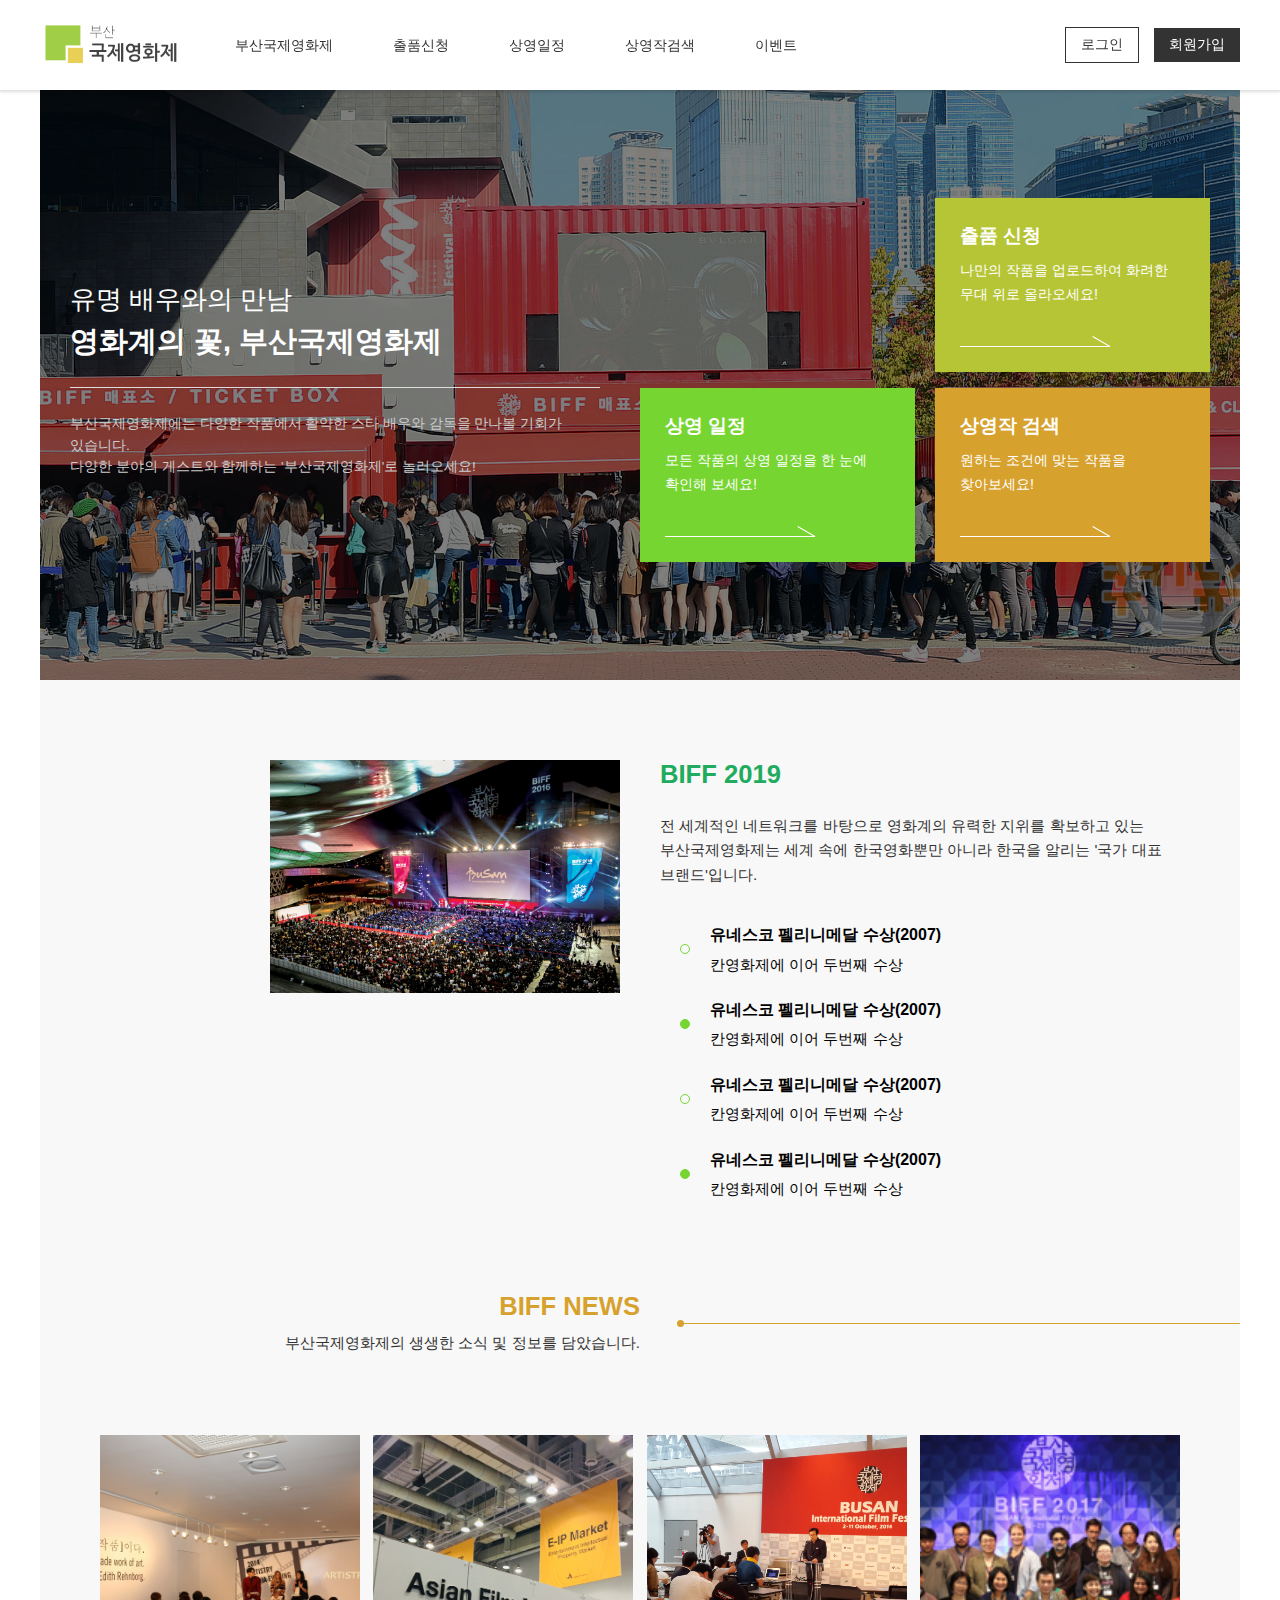
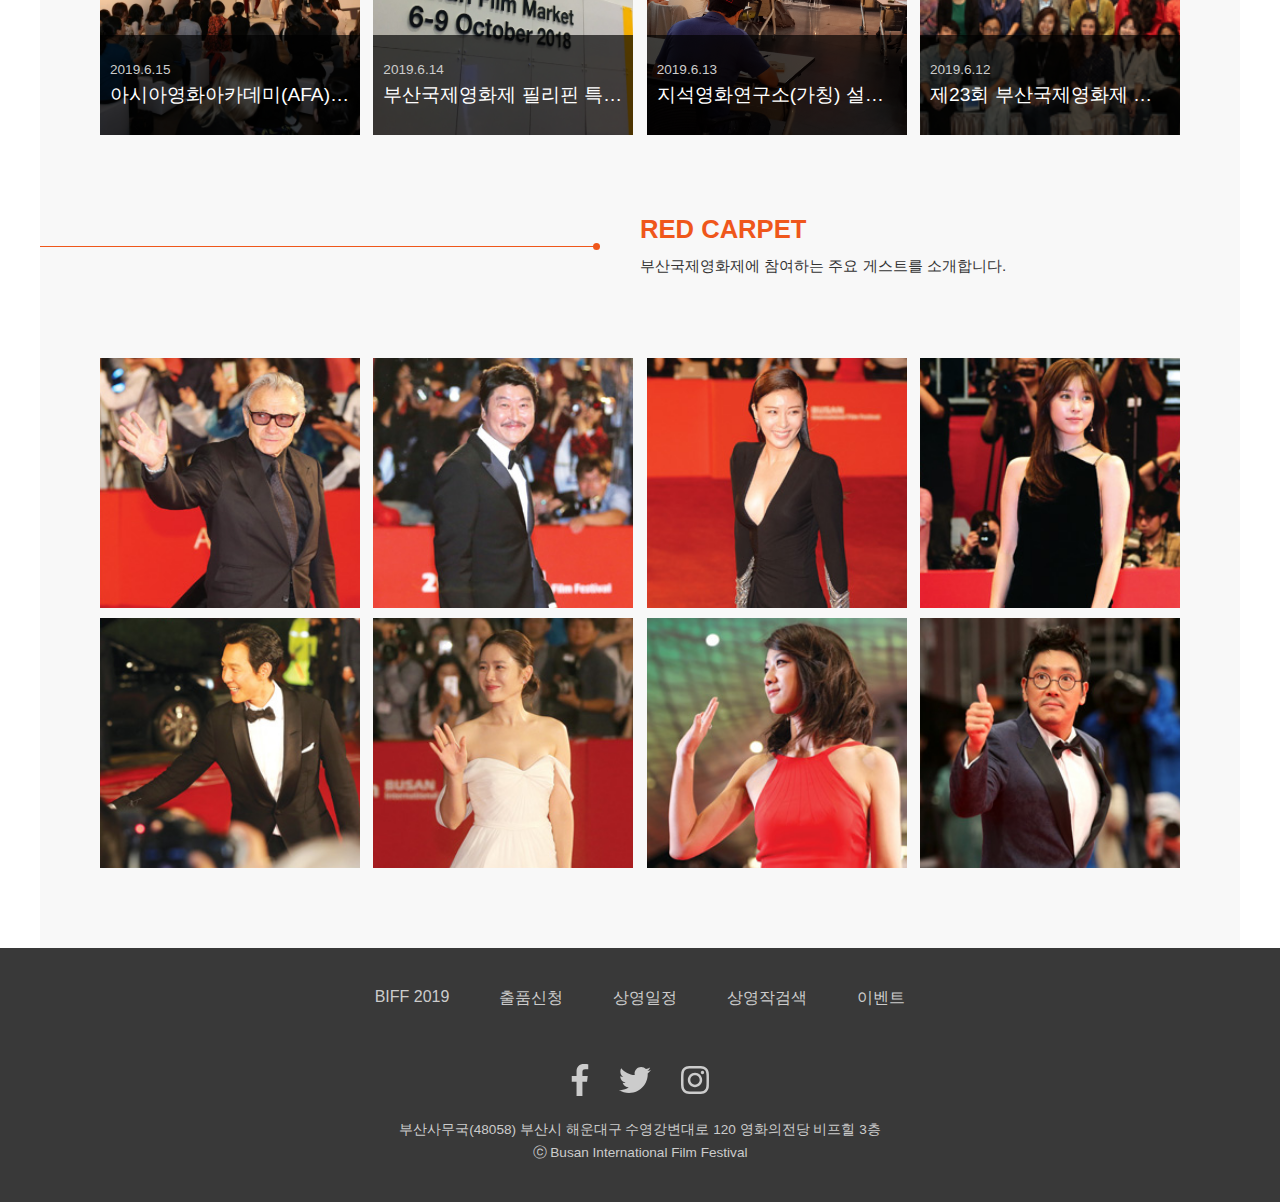
==== commit f5de6750: "메뉴 버튼 오류 수정" ====
--- a/index.html
+++ b/index.html
@@ -12,7 +12,7 @@
     <!-- HEADER -->
     <input type="checkbox" id="menu-open" hidden>
     <header>
-        <div class="wrap bg-none d-flex justify-content-between h-100">
+        <div class="wrap bg-none d-flex justify-content-between h-100 px-sm-4">
             <div class="left d-flex align-items-center h-100">
                 <a href="index.html" class="mr-5">
                     <img src="./images/logo.png" alt="부산국제영화제" height="45">
--- a/css/style.css
+++ b/css/style.css
@@ -134,6 +134,7 @@
 .d-block { display: block; }
 .d-inline { display: inline; }
 .d-inline-block { display: inline-block }
+.d-none { display: none; }
 
 /* postion */
 .position-relative { position: relative; }
@@ -485,7 +486,7 @@
 
 /* mobile-nav */
 .menu-icon {
-    display: inline-block;
+    /* display: inline-block; */
     width: 30px;
     height: 30px;
     position: relative;
@@ -511,6 +512,8 @@
 
 
 @media(max-width: 992px){
+    .wrap { max-width: 100%; }
+
     /* display */
     .d-sm-block { display: block; }
     .d-sm-inline { display: inline; }
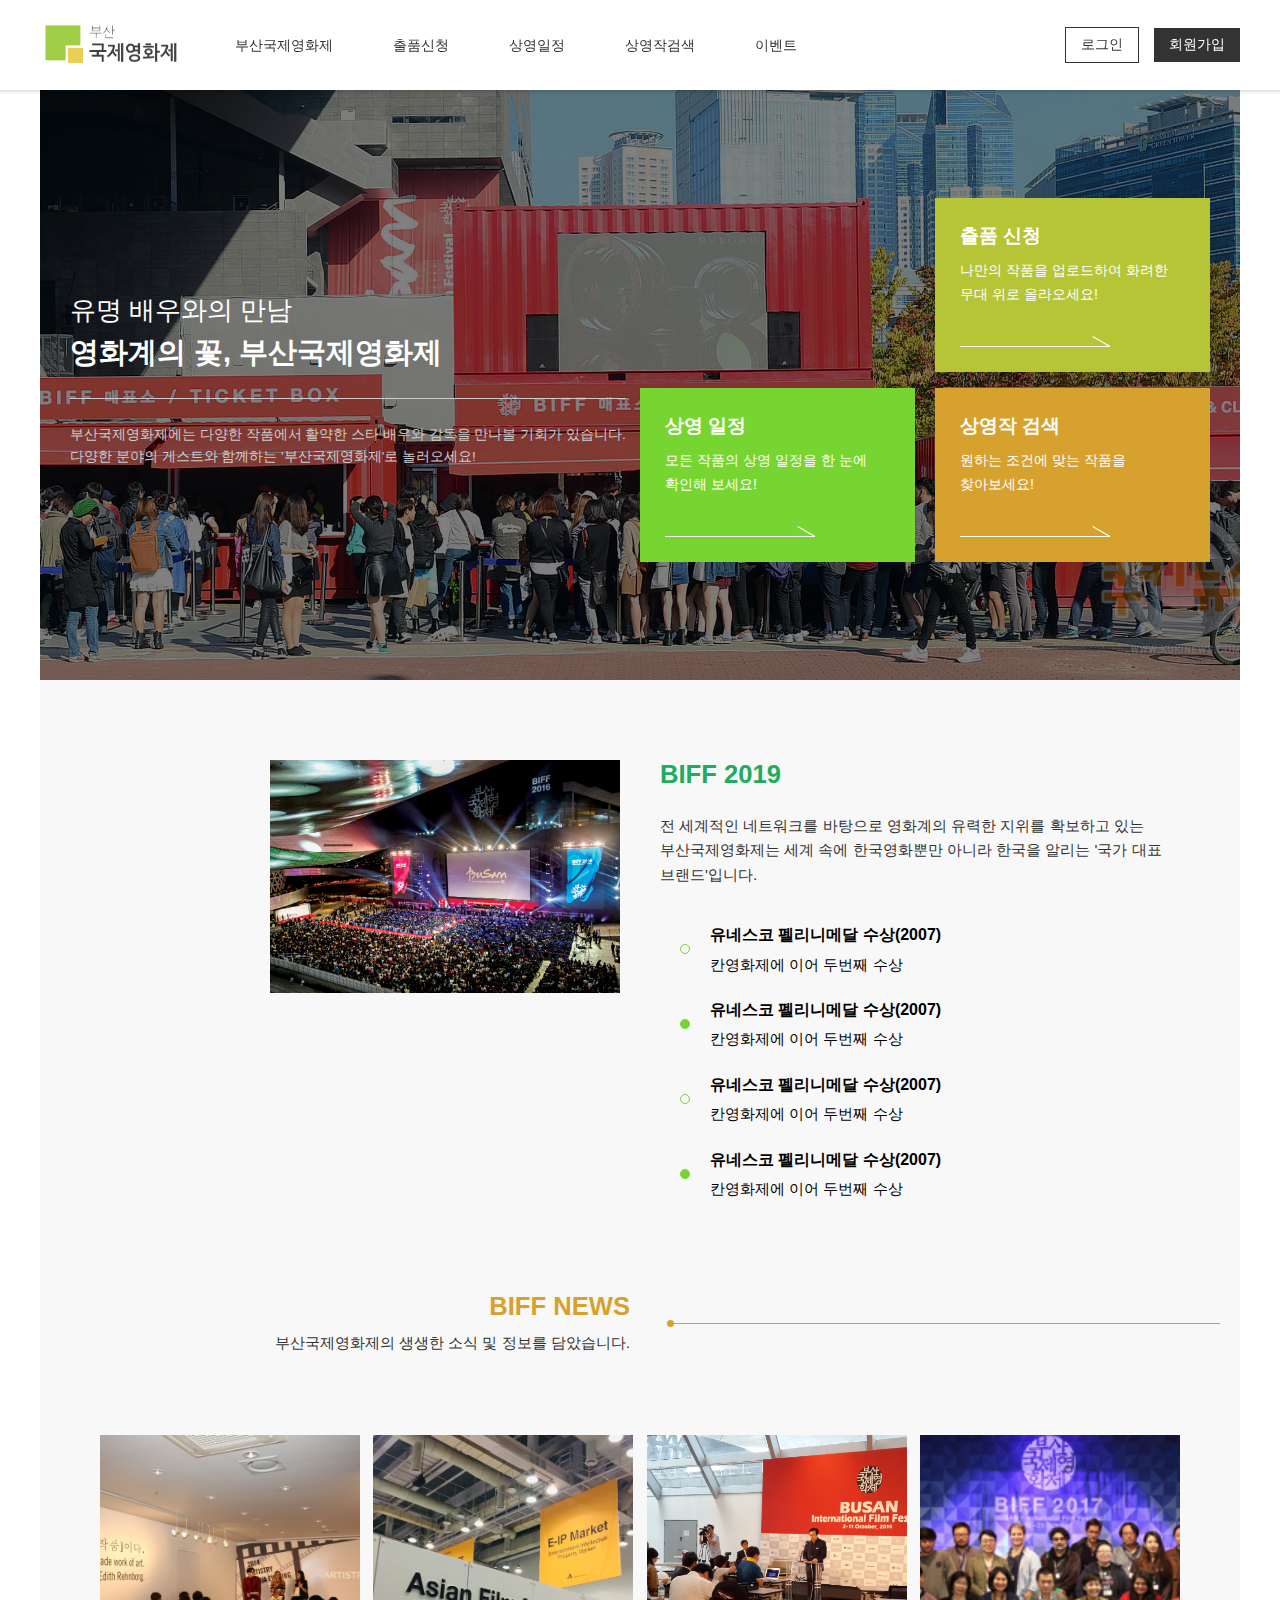
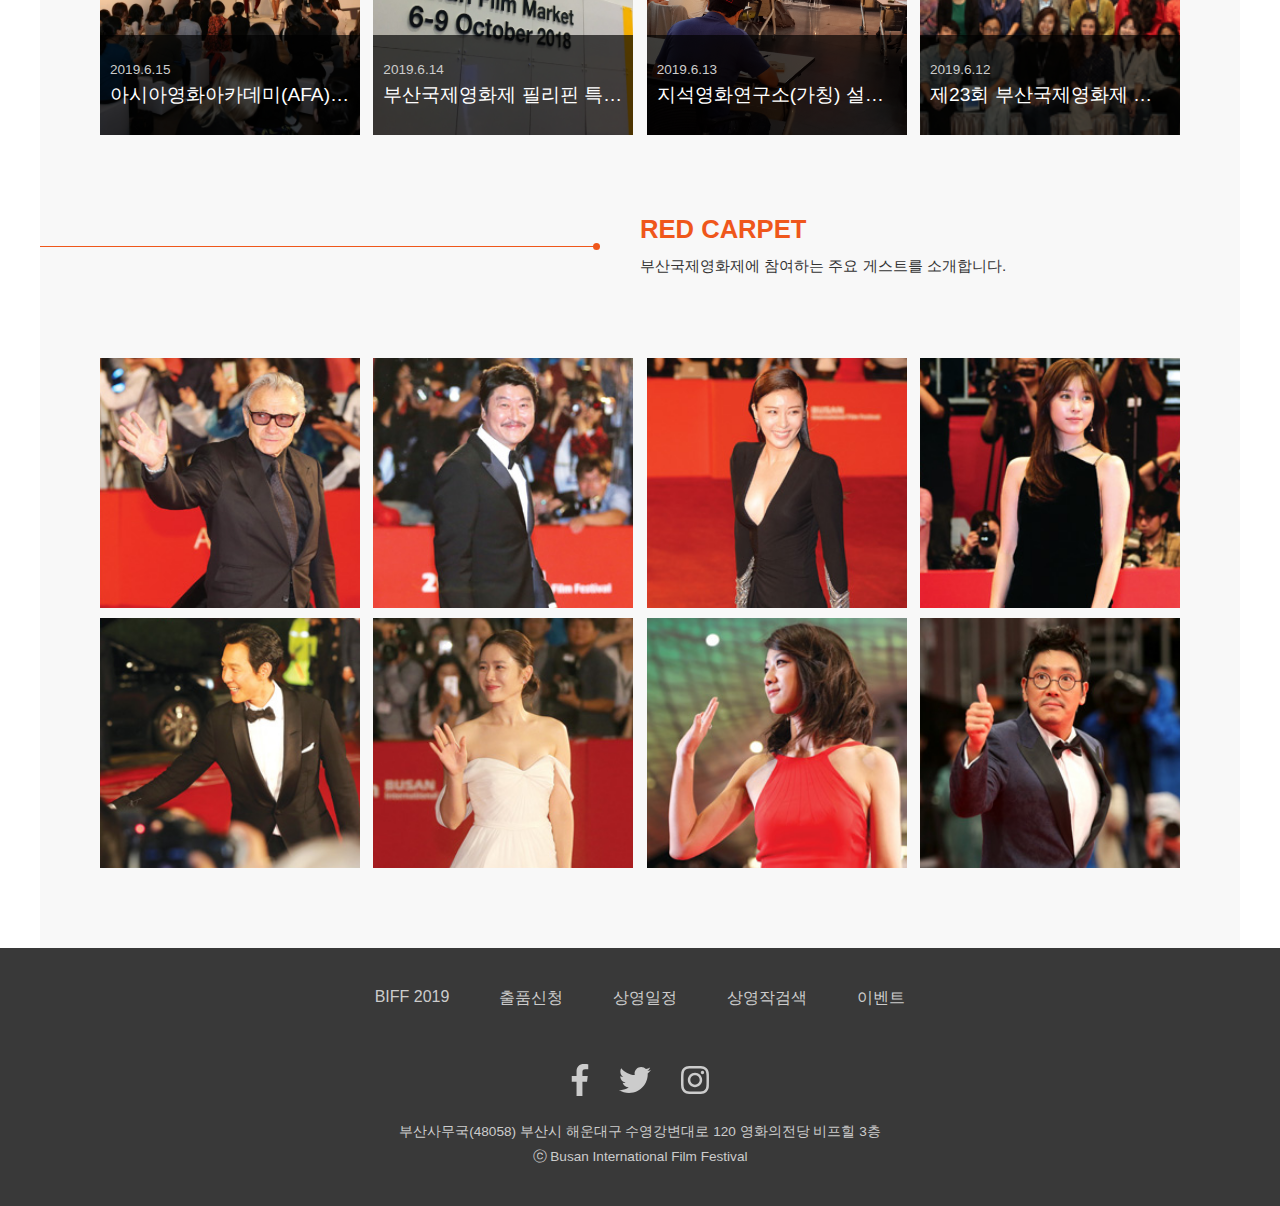
==== commit 46b1033a: "Completed all pages" ====
--- a/index.html
+++ b/index.html
@@ -19,10 +19,13 @@
                 </a>
                 <nav class="desktop h-100 d-flex d-sm-none">
                     <div class="nav-item">
-                        <a href="#">
+                        <a href="sub1.html">
                             <span>부산국제영화제</span>
                         </a>
-                        <div class="sub-list"><a href="#">개최개요</a><a href="#">행사안내</a></div>
+                        <div class="sub-list">
+                            <a href="sub1.html">개최개요</a>
+                            <a href="sub2.html">행사안내</a>
+                        </div>
                     </div>
                     <div class="nav-item">
                         <a href="#">
@@ -57,7 +60,30 @@
                 </label>
             </div>
             <nav class="mobile position-absolute">
-
+                <div class="nav-item has-sub-list">
+                    <a href="#">부산국제영화제</a>
+                    <div class="sub-list">
+                        <a href="sub1.html">개최개요</a>
+                        <a href="sub2.html">행사안내</a>
+                    </div>
+                </div>
+                <div class="nav-item">
+                    <a href="#">출품신청</a>
+                </div>
+                <div class="nav-item">
+                    <a href="#">상영일정</a>
+                </div>
+                <div class="nav-item">
+                    <a href="#">상영작검색</a>
+                </div>
+                <div class="nav-item has-sub-list">
+                    <a href="#">이벤트</a>
+                    <div class="sub-list"><a href="#">영화티저 콘테스트</a><a href="#">콘테스트 참여하기</a></div>
+                </div>
+                <div class="sub-nav-item mt-2">
+                    <button class="btn btn-black mr-2">로그인</button>
+                    <button class="btn btn-border">회원가입</button>
+                </div>
             </nav>
         </div>
     </header>
@@ -67,7 +93,7 @@
         <div class="main-visual">
             <div class="image">
                 <img src="./images/slide_1.jpg" alt="슬라이드 이미지 1">
-                <div class="container position-relative h-100">
+                <div class="container position-relative h-100 d-sm-none">
                     <div class="box box-left d-flex flex-column justify-content-center pr-5">
                         <div class="fx-4 font-weight-lighter text-white">부산국제영화제</div>
                         <div class="fx-5 font-weight-bold text-white mt-1">화려한 무대의 개막!</div>
@@ -79,7 +105,7 @@
             </div>
             <div class="image">
                 <img src="./images/slide_2.jpg" alt="슬라이드 이미지 2">
-                <div class="container position-relative h-100">
+                <div class="container position-relative h-100 d-sm-none">
                     <div class="box box-left d-flex flex-column justify-content-center pr-5">
                         <div class="fx-4 font-weight-lighter text-white">아시아 최대 영화제</div>
                         <div class="fx-5 font-weight-bold text-white mt-1">부산국제영화제의 서막!</div>
@@ -91,7 +117,7 @@
             </div>
             <div class="image">
                 <img src="./images/slide_3.jpg" alt="슬라이드 이미지 3">
-                <div class="container position-relative h-100">
+                <div class="container position-relative h-100 d-sm-none">
                     <div class="box box-left d-flex flex-column justify-content-center pr-5">
                         <div class="fx-4 font-weight-lighter text-white">유명 배우와의 만남</div>
                         <div class="fx-5 font-weight-bold text-white mt-1">영화계의 꽃, 부산국제영화제</div>
@@ -102,23 +128,23 @@
                 </div>
             </div>
             <div class="container h-100 position-relative">
-                <div class="box box-right d-flex justify-content-between align-items-center flex-wrap">
-                    <div class="split-2 blank"></div>
-                    <div class="split-2 cursor-pointer text-white bg-yellowgreen p-4">
+                <div class="box box-right d-flex justify-content-between align-items-center flex-wrap w-50 w-sm-100 h-sm-auto">
+                    <div class="split-2 d-sm-none blank"></div>
+                    <div class="split-2 cursor-pointer text-white bg-yellowgreen p-4 split-sm-1 mb-sm-3">
                         <div class="fx-2 font-weight-bold">출품 신청</div>
                         <div class="mt-2 fx-n2">
                             <p>나만의 작품을 업로드하여 화려한 무대 위로 올라오세요!</p>
                         </div>
                         <div class="custom-arrow mt-5"></div>
                     </div>
-                    <div class="split-2 cursor-pointer text-white bg-green p-4">
+                    <div class="split-2 cursor-pointer text-white bg-green p-4 split-sm-1 mb-sm-3">
                         <div class="fx-2 font-weight-bold">상영 일정</div>
                         <div class="mt-2 fx-n2">
                             <p>모든 작품의 상영 일정을 한 눈에 확인해 보세요!</p>
                         </div>
                         <div class="custom-arrow mt-5"></div>
                     </div>
-                    <div class="split-2 cursor-pointer text-white bg-yellow p-4">
+                    <div class="split-2 cursor-pointer text-white bg-yellow p-4 split-sm-1">
                         <div class="fx-2 font-weight-bold">상영작 검색</div>
                         <div class="mt-2 fx-n2">
                             <p>원하는 조건에 맞는 작품을 찾아보세요!</p>
@@ -133,10 +159,10 @@
         <div class="biff-2019">
             <div class="container padding">
                 <div class="d-flex justify-content-center">
-                    <div class="split-2 mr-5">
+                    <div class="split-2 mr-5 d-sm-none">
                         <img class="float-right" src="./images/biff2019/img_1.jpg" alt="BIFF 2019" width="350">
                     </div>
-                    <div class="split-2">
+                    <div class="split-2 split-sm-1">
                         <div class="float-left">
                             <div class="fx-4 text-bluegreen font-weight-bold">BIFF 2019</div>
                             <p class="mt-4 text-black fx-n1">전 세계적인 네트워크를 바탕으로 영화계의 유력한 지위를 확보하고 있는 부산국제영화제는 세계 속에 한국영화뿐만 아니라 한국을 알리는 '국가 대표 브랜드'입니다.</p>
@@ -178,22 +204,22 @@
         <!-- /BIFF 2019 -->
         <!-- BIFF NEWS -->
         <div class="biff-news">
-            <div class="d-flex align-items-center">
-                <div class="w-50">
+            <div class="d-flex flex-wrap align-items-center">
+                <div class="split-2 split-sm-1 order-sm-1 mt-sm-5 px-sm-4">
                     <div class="float-right text-right">
                         <div class="fx-4 text-yellow font-weight-bold">BIFF NEWS</div>
                         <p class="mt-2 text-black fx-n1">부산국제영화제의 생생한 소식 및 정보를 담았습니다.</p>
                     </div>
                 </div>
-                <div class="w-50 pl-5">
+                <div class="split-2 split-sm-1 pl-5">
                     <div class="line bg-yellow">
                         <div class="line-circle left bg-yellow"></div>
                     </div>
                 </div>
             </div>
-            <div class="container padding">
-                <div class="d-flex justify-content-between">
-                    <div class="item-wrap split-4">
+            <div class="container padding px-sm-0">
+                <div class="d-flex flex-wrap justify-content-between">
+                    <div class="item-wrap split-4 split-sm-1">
                         <img src="./images/news/image_1.jpg" alt="news-image" class="cover-image">
                         <div class="item d-flex justify-content-center align-items-center">
                             <div class="w-100 px-2">
@@ -203,7 +229,7 @@
                             </div>
                         </div>
                     </div>
-                    <div class="item-wrap split-4">
+                    <div class="item-wrap split-4 split-sm-1">
                         <img src="./images/news/image_2.jpg" alt="news-image" class="cover-image">
                         <div class="item d-flex justify-content-center align-items-center">
                             <div class="w-100 px-2">
@@ -213,7 +239,7 @@
                             </div>
                         </div>
                     </div>
-                    <div class="item-wrap split-4">
+                    <div class="item-wrap split-4 split-sm-1">
                         <img src="./images/news/image_3.jpg" alt="news-image" class="cover-image">
                         <div class="item d-flex justify-content-center align-items-center">
                             <div class="w-100 px-2">
@@ -223,7 +249,7 @@
                             </div>
                         </div>
                     </div>
-                    <div class="item-wrap split-4">
+                    <div class="item-wrap split-4 split-sm-1">
                         <img src="./images/news/image_4.jpg" alt="news-image" class="cover-image">
                         <div class="item d-flex justify-content-center align-items-center">
                             <div class="w-100 px-2">
@@ -239,13 +265,13 @@
         <!-- /BIFF NEWS -->
         <!-- RED CARPET -->
         <div class="red-carpet">
-            <div class="d-flex align-items-center">
-                <div class="w-50 pr-5">
+            <div class="d-flex flex-wrap align-items-center">
+                <div class="w-50 w-sm-100 pr-5">
                     <div class="line bg-orange">
                         <div class="line-circle right bg-orange"></div>
                     </div>
                 </div>
-                <div class="w-50">
+                <div class="w-50 w-sm-100 mt-sm-5 px-sm-4">
                     <div class="float-left text-left">
                         <div class="fx-4 text-orange font-weight-bold">RED CARPET</div>
                         <p class="mt-2 text-black fx-n1">부산국제영화제에 참여하는 주요 게스트를 소개합니다.</p>
@@ -254,14 +280,14 @@
             </div>
             <div class="container padding">
                 <div class="d-flex flex-wrap justify-content-between">
-                    <div class="overflow-hidden split-4 hx-250"><img src="./images/redcarpet/1.png" alt="red-carpet" class="cover-image hover-zoom"></div>
-                    <div class="overflow-hidden split-4 hx-250"><img src="./images/redcarpet/2.png" alt="red-carpet" class="cover-image hover-zoom"></div>
-                    <div class="overflow-hidden split-4 hx-250"><img src="./images/redcarpet/3.png" alt="red-carpet" class="cover-image hover-zoom"></div>
-                    <div class="overflow-hidden split-4 hx-250"><img src="./images/redcarpet/4.png" alt="red-carpet" class="cover-image hover-zoom"></div>
-                    <div class="overflow-hidden split-4 mt-2 hx-250"><img src="./images/redcarpet/5.png" alt="red-carpet" class="cover-image hover-zoom"></div>
-                    <div class="overflow-hidden split-4 mt-2 hx-250"><img src="./images/redcarpet/6.png" alt="red-carpet" class="cover-image hover-zoom"></div>
-                    <div class="overflow-hidden split-4 mt-2 hx-250"><img src="./images/redcarpet/7.png" alt="red-carpet" class="cover-image hover-zoom"></div>
-                    <div class="overflow-hidden split-4 mt-2 hx-250"><img src="./images/redcarpet/8.png" alt="red-carpet" class="cover-image hover-zoom"></div>
+                    <div class="overflow-hidden split-4 split-sm-2 hx-250"><img src="./images/redcarpet/1.png" alt="red-carpet" class="cover-image hover-zoom"></div>
+                    <div class="overflow-hidden split-4 split-sm-2 hx-250"><img src="./images/redcarpet/2.png" alt="red-carpet" class="cover-image hover-zoom"></div>
+                    <div class="overflow-hidden split-4 split-sm-2 mt-sm-3 hx-250"><img src="./images/redcarpet/3.png" alt="red-carpet" class="cover-image hover-zoom"></div>
+                    <div class="overflow-hidden split-4 split-sm-2 mt-sm-3 hx-250"><img src="./images/redcarpet/4.png" alt="red-carpet" class="cover-image hover-zoom"></div>
+                    <div class="overflow-hidden split-4 split-sm-2 mt-2 mt-sm-3 hx-250"><img src="./images/redcarpet/5.png" alt="red-carpet" class="cover-image hover-zoom"></div>
+                    <div class="overflow-hidden split-4 split-sm-2 mt-2 mt-sm-3 hx-250"><img src="./images/redcarpet/6.png" alt="red-carpet" class="cover-image hover-zoom"></div>
+                    <div class="overflow-hidden split-4 split-sm-2 mt-2 mt-sm-3 hx-250"><img src="./images/redcarpet/7.png" alt="red-carpet" class="cover-image hover-zoom"></div>
+                    <div class="overflow-hidden split-4 split-sm-2 mt-2 mt-sm-3 hx-250"><img src="./images/redcarpet/8.png" alt="red-carpet" class="cover-image hover-zoom"></div>
                 </div>
             </div>
         </div>
@@ -269,21 +295,21 @@
     </div>
     <!-- FOOTER -->
     <footer>
-        <div class="container py-5">
-            <div class="d-flex justify-content-center pb-3">
-                <a href="#" class="mx-4 text-palewhite hover-opacity">BIFF 2019</a>
-                <a href="#" class="mx-4 text-palewhite hover-opacity">출품신청</a>
-                <a href="#" class="mx-4 text-palewhite hover-opacity">상영일정</a>
-                <a href="#" class="mx-4 text-palewhite hover-opacity">상영작검색</a>
-                <a href="#" class="mx-4 text-palewhite hover-opacity">이벤트</a>
+        <div class="container py-5 px-sm-3">
+            <div class="d-flex justify-content-center justify-content-sm-between pb-3 px-sm-3">
+                <a href="#" class="mx-4 mx-sm-0 text-palewhite hover-opacity">BIFF 2019</a>
+                <a href="#" class="mx-4 mx-sm-0 text-palewhite hover-opacity">출품신청</a>
+                <a href="#" class="mx-4 mx-sm-0 text-palewhite hover-opacity">상영일정</a>
+                <a href="#" class="mx-4 mx-sm-0 text-palewhite hover-opacity">상영작검색</a>
+                <a href="#" class="mx-4 mx-sm-0 text-palewhite hover-opacity">이벤트</a>
             </div>
             <div class="d-flex justify-content-center text-palewhite mt-5">
                 <i class="fab mx-3 fa-2x fa-facebook-f"></i>
                 <i class="fab mx-3 fa-2x fa-twitter"></i>
                 <i class="fab mx-3 fa-2x fa-instagram"></i>
             </div>
-            <div class="text-center text-palewhite fx-n3 mt-4">부산사무국(48058) 부산시 해운대구 수영강변대로 120 영화의전당 비프힐 3층</div>
-            <div class="text-center text-palewhite fx-n3 mt-1">ⓒ Busan International Film Festival</div>
+            <p class="text-center text-palewhite fx-n3 mt-4 px-sm-4">부산사무국(48058) 부산시 해운대구 수영강변대로 120 영화의전당 비프힐 3층</p>
+            <div class="text-center text-palewhite fx-n3 mt-1 mt-sm-3">ⓒ Busan International Film Festival</div>
         </div>
     </footer>
     <!-- /FOOTER -->
--- a/css/style.css
+++ b/css/style.css
@@ -37,10 +37,26 @@
 .hover-zoom:hover { transform: scale(1.1); transition: 0.5s; }
 .hover-opacity:hover { opacity: 0.7; transition: 0.3s; }
 
+/* border */
+.border { border: 1px solid #000; }
+.border-radius { border-radius: 5em; }
+.border-palewhite { border-color: #ccc; }
+.border-white { border-color: #fff; }
+.border-black { border-color: #333; }
+.border-paleblack { border-color: #666; }
+.border-muted { border-color: #aaa; }
+.border-yellowgreen { border-color: #b6c536; }
+.border-bluegreen { border-color: #20ab5e; }
+.border-green { border-color: #77d532; }
+.border-yellow { border-color: #d7a12d; }
+.border-orange { border-color: #ef571b; }
+
 /* text */
 .text-palewhite { color: #ccc; }
 .text-white { color: #fff; }
 .text-black { color: #333; }
+.text-paleblack { color: #666; }
+.text-muted { color: #aaa; }
 .text-yellowgreen { color: #b6c536; }
 .text-bluegreen { color: #20ab5e; }
 .text-green { color: #77d532; }
@@ -58,8 +74,11 @@
 
 /* background */
 .bg-none { background-color: transparent; background: none; }
+.bg-palewhite { background-color: #ccc; }
 .bg-white { background-color: #fff; }
-.bg-palewhite { background-color: #ddd; }
+.bg-black { background-color: #333; }
+.bg-paleblack { background-color: #666; }
+.bg-muted { background-color: #aaa; }
 .bg-yellowgreen { background-color: #b6c536; }
 .bg-bluegreen { background-color: #20ab5e; }
 .bg-green { background-color: #77d532; }
@@ -96,6 +115,21 @@
 }
 .line-circle.left { left: 0; }
 .line-circle.right { right: 0; }
+.line-circle.empty { background-color: #fff; border-width: 1px; border-style: solid; }
+
+.table {
+    display: flex;
+    flex-direction: column;
+}
+
+.table .row {
+    border-top: 1px solid #ddd;
+    display: flex;
+    flex-wrap: wrap;
+    justify-content: space-between;
+    min-height: 2.8em;
+    line-height: 2.8em;
+}
 
 /* button */
 .btn {
@@ -125,6 +159,12 @@
     color: #333;
 }
 
+/* badge */
+.badge {
+    padding: 0.4em 1em;
+    border-radius: 5em;
+}
+
 
 /* shadow */
 .box-shadow { box-shadow: 0 1px 3px 1px #0002; }
@@ -153,8 +193,10 @@
 .align-items-center { align-items: center; }
 .align-items-end { align-items: flex-end; }
 
+.split-soft-1 { flex: 0 0 calc(100% - 10px); max-width: calc(100% - 10px); }
 .split-1 { flex: 0 0 100%; max-width: 100%; }
 .split-2 { flex: 0 0 calc(50% - 10px); max-width: calc(50% - 10px); }
+.split-3 { flex: 0 0 calc(33.333% - 10px); max-width: calc(33.333% - 10px); }
 .split-4 { flex: 0 0 calc(25% - 10px); max-width: calc(25% - 10px); }
 
 /* float */
@@ -279,6 +321,7 @@
 .w-30  { width: 30%;  }
 .w-20  { width: 20%;  }
 
+.h-auto { height: auto; }
 .h-100 { height: 100%; }
 .h-50  { height: 50%;  }
 
@@ -441,7 +484,6 @@
 
 
 .main-visual .box {
-    width: 50%;
     height: 380px;
     position: absolute;
     top: 50%;
@@ -510,6 +552,87 @@
 #menu-open:checked ~ header .menu-icon div:nth-child(2) { transform: rotate(45deg); opacity: 0; }
 #menu-open:checked ~ header .menu-icon div:nth-child(3) { transform: translateY(0) rotate(-45deg); }
 
+#menu-open:checked ~ header nav.mobile {
+    max-height: 400px;
+    transition: 0.6s;
+}
+
+nav.mobile {
+    position: absolute;
+    left: 0;
+    top: 100%;
+    width: 100%;
+    background-color: #fff;
+    display: flex;
+    flex-direction: column;
+    max-height: 0;
+    overflow: hidden;
+    transition: 0.2s;
+}
+
+nav.mobile a {
+    display: inline-block;
+    width: 100%;
+    height: 40px;
+    line-height: 40px;
+    padding-left: 20px;
+    color: #555;
+    transition: 0.2s;
+}
+nav.mobile a:hover {
+    background-color: #f8f8f8;
+    color: #222;
+    transition: 0.4s;
+}
+
+nav.mobile .has-sub-list { position: relative; transition: padding-bottom 0.3s;  }
+nav.mobile .has-sub-list::after {
+    content: '';
+    position: absolute;
+    right: 60px;
+    top: 20px;
+    margin-top: -5px;
+    transform: rotate(45deg);
+    width: 10px;
+    height: 10px;
+    border-right: 1px solid #aaa;
+    border-top: 1px solid #aaa;
+}
+
+nav.mobile .sub-list {
+    position: absolute;
+    left: 0;
+    bottom: 0;
+    width: 100%;
+    height: 0;
+    background-color: #eee;
+    overflow: hidden;
+    transition: height 0.3s;
+}
+
+nav.mobile .sub-list a { padding-left: 40px; }
+nav.mobile .has-sub-list:hover { padding-bottom: 80px; }
+nav.mobile .has-sub-list:hover .sub-list { height: 80px; }
+
+nav.mobile .sub-nav-item {
+    width: 100%;
+    height: 40px;
+    padding: 0 10px;
+}
+
+
+.sub-visual {
+    height: 300px;
+    background-image: url(../images/slide_1.jpg);
+    background-position: center center;
+    background-size: cover;
+    background-color: #0008;
+    background-blend-mode: darken;
+    display: flex;
+    justify-content: center;
+    align-items: center;
+}
+
 
 @media(max-width: 992px){
     .wrap { max-width: 100%; }
@@ -525,17 +648,24 @@
     .flex-sm-wrap { flex-wrap: wrap; }
     .flex-sm-column { flex-direction: column; }
 
-    .justify-sm-content-between { justify-content: space-between; }
-    .justify-sm-content-around { justify-content: space-around; }
-    .justify-sm-content-center { justify-content: center; }
-
-    .align-sm-items-start { align-items: flex-start; }
-    .align-sm-items-center { align-items: center; }
-    .align-sm-items-end { align-items: flex-end; }
-
+    .justify-content-sm-between { justify-content: space-between; }
+    .justify-content-sm-around { justify-content: space-around; }
+    .justify-content-sm-center { justify-content: center; }
+
+    .align-items-sm-start { align-items: flex-start; }
+    .align-items-sm-center { align-items: center; }
+    .align-items-sm-end { align-items: flex-end; }
+
+    .split-soft-sm-1 { flex: 0 0 calc(100% - 10px); max-width: calc(100% - 10px); }
     .split-sm-1 { flex: 0 0 100%; max-width: 100%; }
     .split-sm-2 { flex: 0 0 calc(50% - 10px); max-width: calc(50% - 10px); }
     .split-sm-4 { flex: 0 0 calc(25% - 10px); max-width: calc(25% - 10px); }
+
+    .order-sm-1 { order: 1; }
+    .order-sm-2 { order: 2; }
+    .order-sm-3 { order: 3; }
+    .order-sm-4 { order: 4; }
+    .order-sm-5 { order: 5; }
 
     /* float */
     .float-sm-left { float: left; }
@@ -560,119 +690,126 @@
 
     /* margin */
 
-    .m-sm-1 { margin: 5px; }
-    .m-sm-2 { margin: 10px; }
-    .m-sm-3 { margin: 15px; }
-    .m-sm-4 { margin: 25px; }
-    .m-sm-5 { margin: 40px; }
-
-    .mx-sm-auto { margin-left: auto; margin-right: auto; }
-    .mx-sm-1 { margin-left: 5px; margin-right: 5px; }
-    .mx-sm-2 { margin-left: 10px; margin-right: 10px; }
-    .mx-sm-3 { margin-left: 15px; margin-right: 15px; }
-    .mx-sm-4 { margin-left: 25px; margin-right: 25px; }
-    .mx-sm-5 { margin-left: 40px; margin-right: 40px; }
-
-    .my-sm-1 { margin-top: 5px; margin-bottom: 5px; }
-    .my-sm-2 { margin-top: 10px; margin-bottom: 10px; }
-    .my-sm-3 { margin-top: 15px; margin-bottom: 15px; }
-    .my-sm-4 { margin-top: 25px; margin-bottom: 25px; }
-    .my-sm-5 { margin-top: 40px; margin-bottom: 40px; }
-
-    .mt-sm-1 { margin-top: 5px; }
-    .mt-sm-2 { margin-top: 10px; }
-    .mt-sm-3 { margin-top: 15px; }
-    .mt-sm-4 { margin-top: 25px; }
-    .mt-sm-5 { margin-top: 40px; }
-
-    .ml-sm-1 { margin-left: 5px; }
-    .ml-sm-2 { margin-left: 10px; }
-    .ml-sm-3 { margin-left: 15px; }
-    .ml-sm-4 { margin-left: 25px; }
-    .ml-sm-5 { margin-left: 40px; }
-
-    .mb-sm-1 { margin-bottom: 5px; }
-    .mb-sm-2 { margin-bottom: 10px; }
-    .mb-sm-3 { margin-bottom: 15px; }
-    .mb-sm-4 { margin-bottom: 25px; }
-    .mb-sm-5 { margin-bottom: 40px; }
-
-    .mr-sm-1 { margin-right: 5px; }
-    .mr-sm-2 { margin-right: 10px; }
-    .mr-sm-3 { margin-right: 15px; }
-    .mr-sm-4 { margin-right: 25px; }
-    .mr-sm-5 { margin-right: 40px; }
+    .m-sm-1 { margin: 5px!important; }
+    .m-sm-2 { margin: 10px!important; }
+    .m-sm-3 { margin: 15px!important; }
+    .m-sm-4 { margin: 25px!important; }
+    .m-sm-5 { margin: 40px!important; }
+
+    .mx-sm-0 { margin-left: 0!important; margin-right: 0!important; }
+    .mx-sm-auto { margin-left: auto!important; margin-right: auto!important; }
+    .mx-sm-1 { margin-left: 5px!important; margin-right: 5px!important; }
+    .mx-sm-2 { margin-left: 10px!important; margin-right: 10px!important; }
+    .mx-sm-3 { margin-left: 15px!important; margin-right: 15px!important; }
+    .mx-sm-4 { margin-left: 25px!important; margin-right: 25px!important; }
+    .mx-sm-5 { margin-left: 40px!important; margin-right: 40px!important; }
+
+    .my-sm-1 { margin-top: 5px!important; margin-bottom: 5px!important; }
+    .my-sm-2 { margin-top: 10px!important; margin-bottom: 10px!important; }
+    .my-sm-3 { margin-top: 15px!important; margin-bottom: 15px!important; }
+    .my-sm-4 { margin-top: 25px!important; margin-bottom: 25px!important; }
+    .my-sm-5 { margin-top: 40px!important; margin-bottom: 40px!important; }
+
+    .mt-sm-1 { margin-top: 5px!important; }
+    .mt-sm-2 { margin-top: 10px!important; }
+    .mt-sm-3 { margin-top: 15px!important; }
+    .mt-sm-4 { margin-top: 25px!important; }
+    .mt-sm-5 { margin-top: 40px!important; }
+
+    .ml-sm-1 { margin-left: 5px!important; }
+    .ml-sm-2 { margin-left: 10px!important; }
+    .ml-sm-3 { margin-left: 15px!important; }
+    .ml-sm-4 { margin-left: 25px!important; }
+    .ml-sm-5 { margin-left: 40px!important; }
+
+    .mb-sm-1 { margin-bottom: 5px!important; }
+    .mb-sm-2 { margin-bottom: 10px!important; }
+    .mb-sm-3 { margin-bottom: 15px!important; }
+    .mb-sm-4 { margin-bottom: 25px!important; }
+    .mb-sm-5 { margin-bottom: 40px!important; }
+
+    .mr-sm-1 { margin-right: 5px!important; }
+    .mr-sm-2 { margin-right: 10px!important; }
+    .mr-sm-3 { margin-right: 15px!important; }
+    .mr-sm-4 { margin-right: 25px!important; }
+    .mr-sm-5 { margin-right: 40px!important; }
 
     /* padding */
 
-    .p-sm-1 { padding: 5px; }
-    .p-sm-2 { padding: 10px; }
-    .p-sm-3 { padding: 15px; }
-    .p-sm-4 { padding: 25px; }
-    .p-sm-5 { padding: 40px; }
-
-    .px-sm-auto { padding-left: auto; padding-right: auto; }
-    .px-sm-1 { padding-left: 5px; padding-right: 5px; }
-    .px-sm-2 { padding-left: 10px; padding-right: 10px; }
-    .px-sm-3 { padding-left: 15px; padding-right: 15px; }
-    .px-sm-4 { padding-left: 25px; padding-right: 25px; }
-    .px-sm-5 { padding-left: 40px; padding-right: 40px; }
-
-    .py-sm-1 { padding-top: 5px; padding-bottom: 5px; }
-    .py-sm-2 { padding-top: 10px; padding-bottom: 10px; }
-    .py-sm-3 { padding-top: 15px; padding-bottom: 15px; }
-    .py-sm-4 { padding-top: 25px; padding-bottom: 25px; }
-    .py-sm-5 { padding-top: 40px; padding-bottom: 40px; }
-
-    .pt-sm-1 { padding-top: 5px; }
-    .pt-sm-2 { padding-top: 10px; }
-    .pt-sm-3 { padding-top: 15px; }
-    .pt-sm-4 { padding-top: 25px; }
-    .pt-sm-5 { padding-top: 40px; }
-
-    .pl-sm-1 { padding-left: 5px; }
-    .pl-sm-2 { padding-left: 10px; }
-    .pl-sm-3 { padding-left: 15px; }
-    .pl-sm-4 { padding-left: 25px; }
-    .pl-sm-5 { padding-left: 40px; }
-
-    .pb-sm-1 { padding-bottom: 5px; }
-    .pb-sm-2 { padding-bottom: 10px; }
-    .pb-sm-3 { padding-bottom: 15px; }
-    .pb-sm-4 { padding-bottom: 25px; }
-    .pb-sm-5 { padding-bottom: 40px; }
-
-    .pr-sm-1 { padding-right: 5px; }
-    .pr-sm-2 { padding-right: 10px; }
-    .pr-sm-3 { padding-right: 15px; }
-    .pr-sm-4 { padding-right: 25px; }
-    .pr-sm-5 { padding-right: 40px; }
+    .p-sm-1 { padding: 5px!important; }
+    .p-sm-2 { padding: 10px!important; }
+    .p-sm-3 { padding: 15px!important; }
+    .p-sm-4 { padding: 25px!important; }
+    .p-sm-5 { padding: 40px!important; }
+
+    .px-sm-auto { padding-left: auto!important; padding-right: auto!important; }
+    .px-sm-0 { padding-left: 0!important; padding-right: 0!important; }
+    .px-sm-1 { padding-left: 5px!important; padding-right: 5px!important; }
+    .px-sm-2 { padding-left: 10px!important; padding-right: 10px!important; }
+    .px-sm-3 { padding-left: 15px!important; padding-right: 15px!important; }
+    .px-sm-4 { padding-left: 25px!important; padding-right: 25px!important; }
+    .px-sm-5 { padding-left: 40px!important; padding-right: 40px!important; }
+
+    .py-sm-1 { padding-top: 5px!important; padding-bottom: 5px!important; }
+    .py-sm-2 { padding-top: 10px!important; padding-bottom: 10px!important; }
+    .py-sm-3 { padding-top: 15px!important; padding-bottom: 15px!important; }
+    .py-sm-4 { padding-top: 25px!important; padding-bottom: 25px!important; }
+    .py-sm-5 { padding-top: 40px!important; padding-bottom: 40px!important; }
+
+    .pt-sm-0 { padding-top: 0!important; }
+    .pt-sm-1 { padding-top: 5px!important; }
+    .pt-sm-2 { padding-top: 10px!important; }
+    .pt-sm-3 { padding-top: 15px!important; }
+    .pt-sm-4 { padding-top: 25px!important; }
+    .pt-sm-5 { padding-top: 40px!important; }
+
+    .pl-sm-0 { padding-left: 0!important; }
+    .pl-sm-1 { padding-left: 5px!important; }
+    .pl-sm-2 { padding-left: 10px!important; }
+    .pl-sm-3 { padding-left: 15px!important; }
+    .pl-sm-4 { padding-left: 25px!important; }
+    .pl-sm-5 { padding-left: 40px!important; }
+
+    .pb-sm-0 { padding-bottom: 0!important; }
+    .pb-sm-1 { padding-bottom: 5px!important; }
+    .pb-sm-2 { padding-bottom: 10px!important; }
+    .pb-sm-3 { padding-bottom: 15px!important; }
+    .pb-sm-4 { padding-bottom: 25px!important; }
+    .pb-sm-5 { padding-bottom: 40px!important; }
+
+    .pr-sm-0 { padding-right: 0!important; }
+    .pr-sm-1 { padding-right: 5px!important; }
+    .pr-sm-2 { padding-right: 10px!important; }
+    .pr-sm-3 { padding-right: 15px!important; }
+    .pr-sm-4 { padding-right: 25px!important; }
+    .pr-sm-5 { padding-right: 40px!important; }
 
     /* size */
 
-    .w-sm-100 { width: 100%; }
-    .w-sm-80  { width: 80%;  }
-    .w-sm-70  { width: 70%;  }
-    .w-sm-60  { width: 60%;  }
-    .w-sm-50  { width: 50%;  }
-    .w-sm-40  { width: 40%;  }
-    .w-sm-30  { width: 30%;  }
-    .w-sm-20  { width: 20%;  }
-
-    .h-sm-100 { height: 100%; }
-    .h-sm-50  { height: 50%;  }
-
-    .wx-sm-50  { width: 50px; }
-    .wx-sm-100 { width: 100px; }
-    .wx-sm-150 { width: 150px; }
-    .wx-sm-200 { width: 200px; }
-    .wx-sm-250 { width: 250px; }
-    .wx-sm-300 { width: 300px; }
-
-    .hx-sm-50  { height: 50px; }
-    .hx-sm-100 { height: 100px; }
-    .hx-sm-150 { height: 150px; }
-    .hx-sm-200 { height: 200px; }
-    .hx-sm-250 { height: 250px; }
-    .hx-sm-300 { height: 300px; }
+    .w-sm-100 { width: 100%!important; }
+    .w-sm-80  { width: 80%!important;  }
+    .w-sm-70  { width: 70%!important;  }
+    .w-sm-60  { width: 60%!important;  }
+    .w-sm-50  { width: 50%!important;  }
+    .w-sm-40  { width: 40%!important;  }
+    .w-sm-30  { width: 30%!important;  }
+    .w-sm-20  { width: 20%!important;  }
+
+    .h-sm-auto { height: auto!important; }
+    .h-sm-100 { height: 100%!important; }
+    .h-sm-50  { height: 50%!important;  }
+
+    .wx-sm-50  { width: 50px!important; }
+    .wx-sm-100 { width: 100px!important; }
+    .wx-sm-150 { width: 150px!important; }
+    .wx-sm-200 { width: 200px!important; }
+    .wx-sm-250 { width: 250px!important; }
+    .wx-sm-300 { width: 300px!important; }
+
+    .hx-sm-50  { height: 50px!important; }
+    .hx-sm-100 { height: 100px!important; }
+    .hx-sm-150 { height: 150px!important; }
+    .hx-sm-200 { height: 200px!important; }
+    .hx-sm-250 { height: 250px!important; }
+    .hx-sm-300 { height: 300px!important; }
 }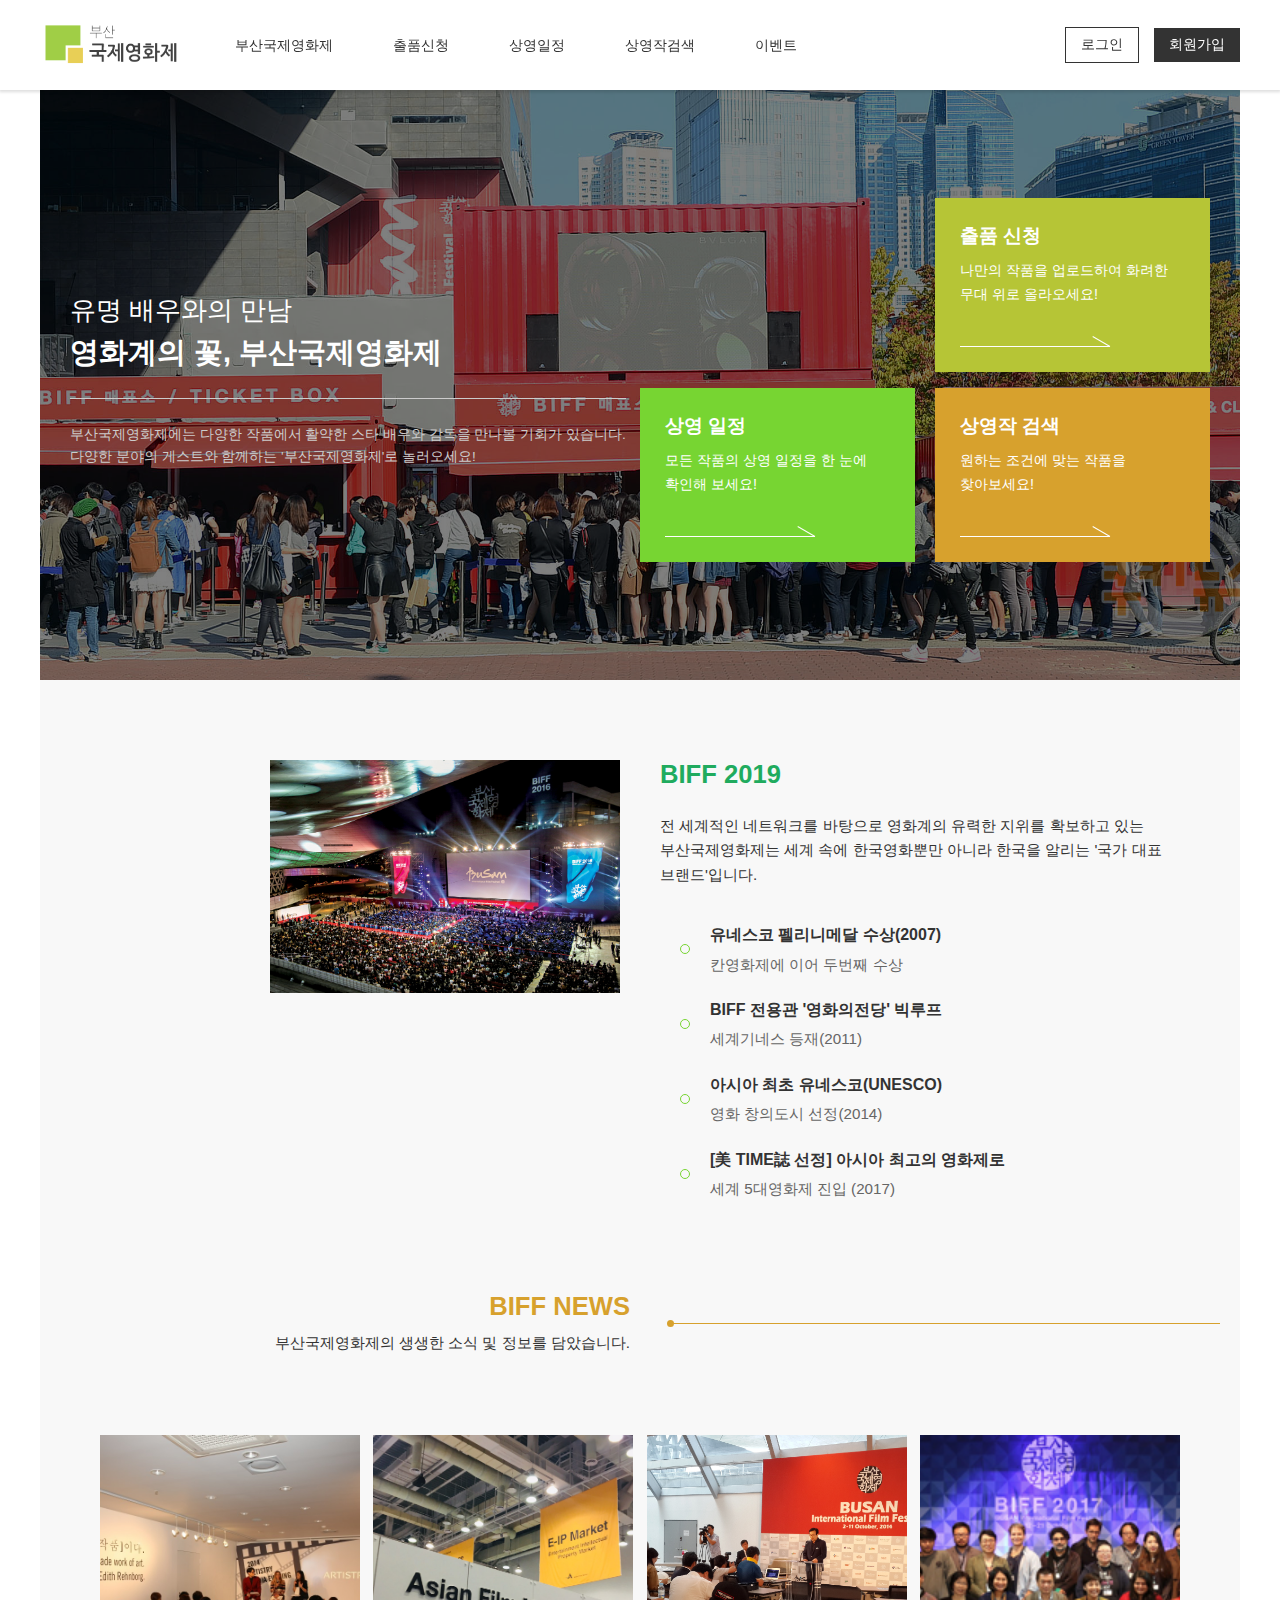
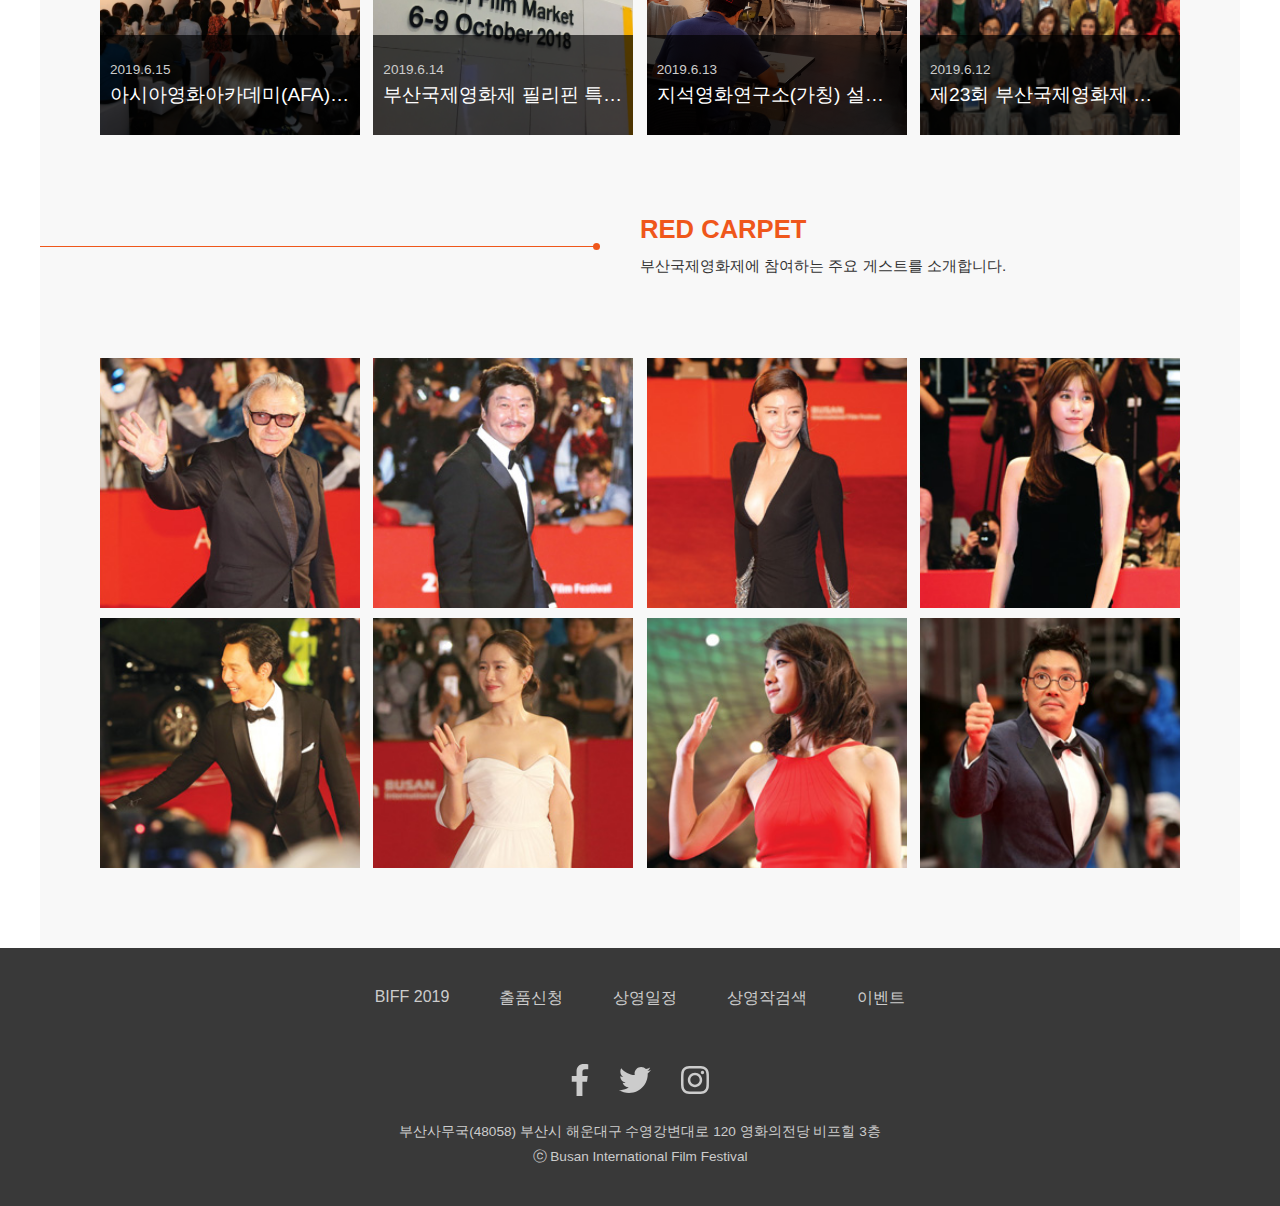
==== commit a2398211: "오타 수정" ====
--- a/index.html
+++ b/index.html
@@ -170,29 +170,29 @@
                                 <div class="d-flex align-items-center my-2">
                                     <div class="list-circle"></div>
                                     <div>
-                                        <p class="font-weight-bold">유네스코 펠리니메달 수상(2007)</p>
-                                        <p class="fx-n1 mt-1">칸영화제에 이어 두번째 수상</p>
-                                    </div>
-                                </div>
-                                <div class="d-flex align-items-center my-2">
-                                    <div class="list-circle fill"></div>
-                                    <div>
-                                        <p class="font-weight-bold">유네스코 펠리니메달 수상(2007)</p>
-                                        <p class="fx-n1 mt-1">칸영화제에 이어 두번째 수상</p>
+                                        <p class="text-black font-weight-bold">유네스코 펠리니메달 수상(2007)</p>
+                                        <p class="fx-n1 mt-1 text-paleblack">칸영화제에 이어 두번째 수상</p>
                                     </div>
                                 </div>
                                 <div class="d-flex align-items-center my-2">
                                     <div class="list-circle"></div>
                                     <div>
-                                        <p class="font-weight-bold">유네스코 펠리니메달 수상(2007)</p>
-                                        <p class="fx-n1 mt-1">칸영화제에 이어 두번째 수상</p>
+                                        <p class="text-black font-weight-bold">BIFF 전용관 '영화의전당' 빅루프</p>
+                                        <p class="fx-n1 mt-1 text-paleblack">세계기네스 등재(2011)</p>
                                     </div>
                                 </div>
                                 <div class="d-flex align-items-center my-2">
-                                    <div class="list-circle fill"></div>
+                                    <div class="list-circle"></div>
                                     <div>
-                                        <p class="font-weight-bold">유네스코 펠리니메달 수상(2007)</p>
-                                        <p class="fx-n1 mt-1">칸영화제에 이어 두번째 수상</p>
+                                        <p class="text-black font-weight-bold">아시아 최초 유네스코(UNESCO)</p>
+                                        <p class="fx-n1 mt-1 text-paleblack">영화 창의도시 선정(2014)</p>
+                                    </div>
+                                </div>
+                                <div class="d-flex align-items-center my-2">
+                                    <div class="list-circle"></div>
+                                    <div>
+                                        <p class="text-black font-weight-bold">[美 TIME誌 선정] 아시아 최고의 영화제로</p>
+                                        <p class="fx-n1 mt-1 text-paleblack">세계 5대영화제 진입 (2017)</p>
                                     </div>
                                 </div>
                             </div>
